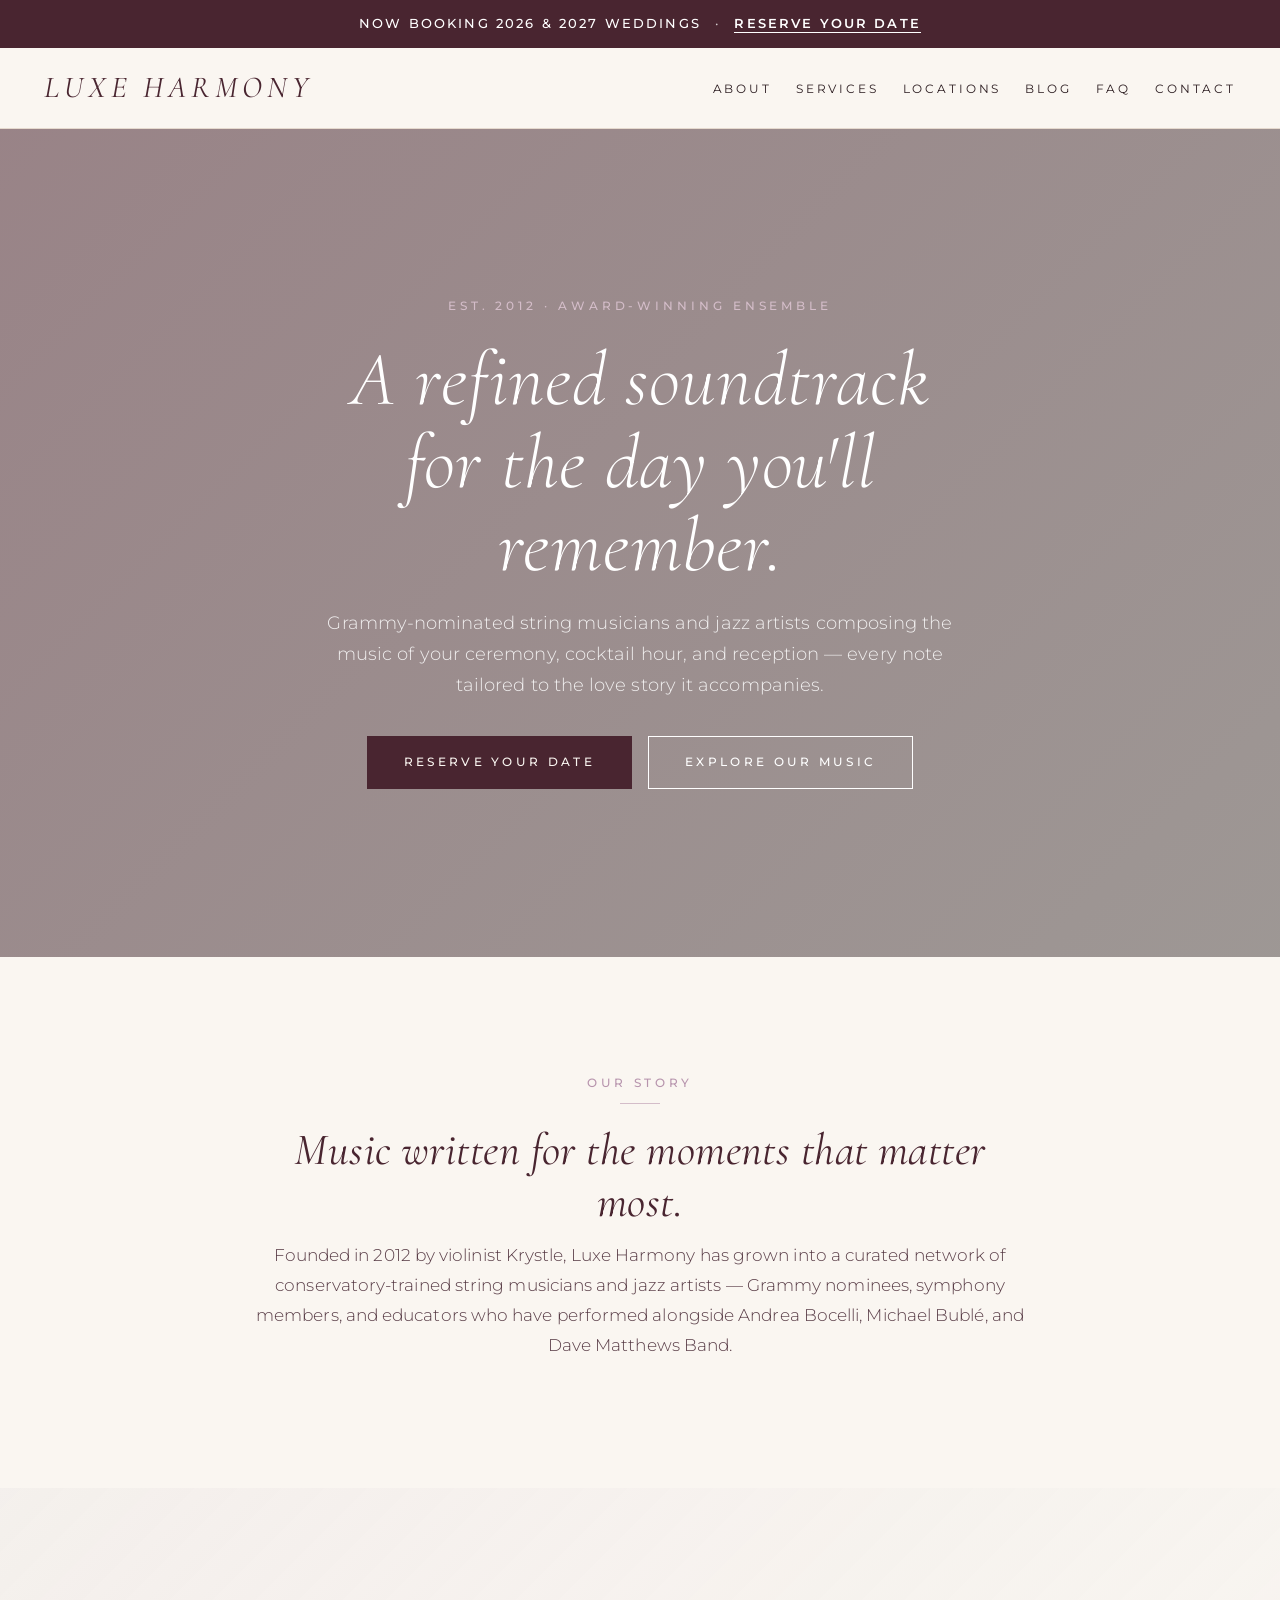
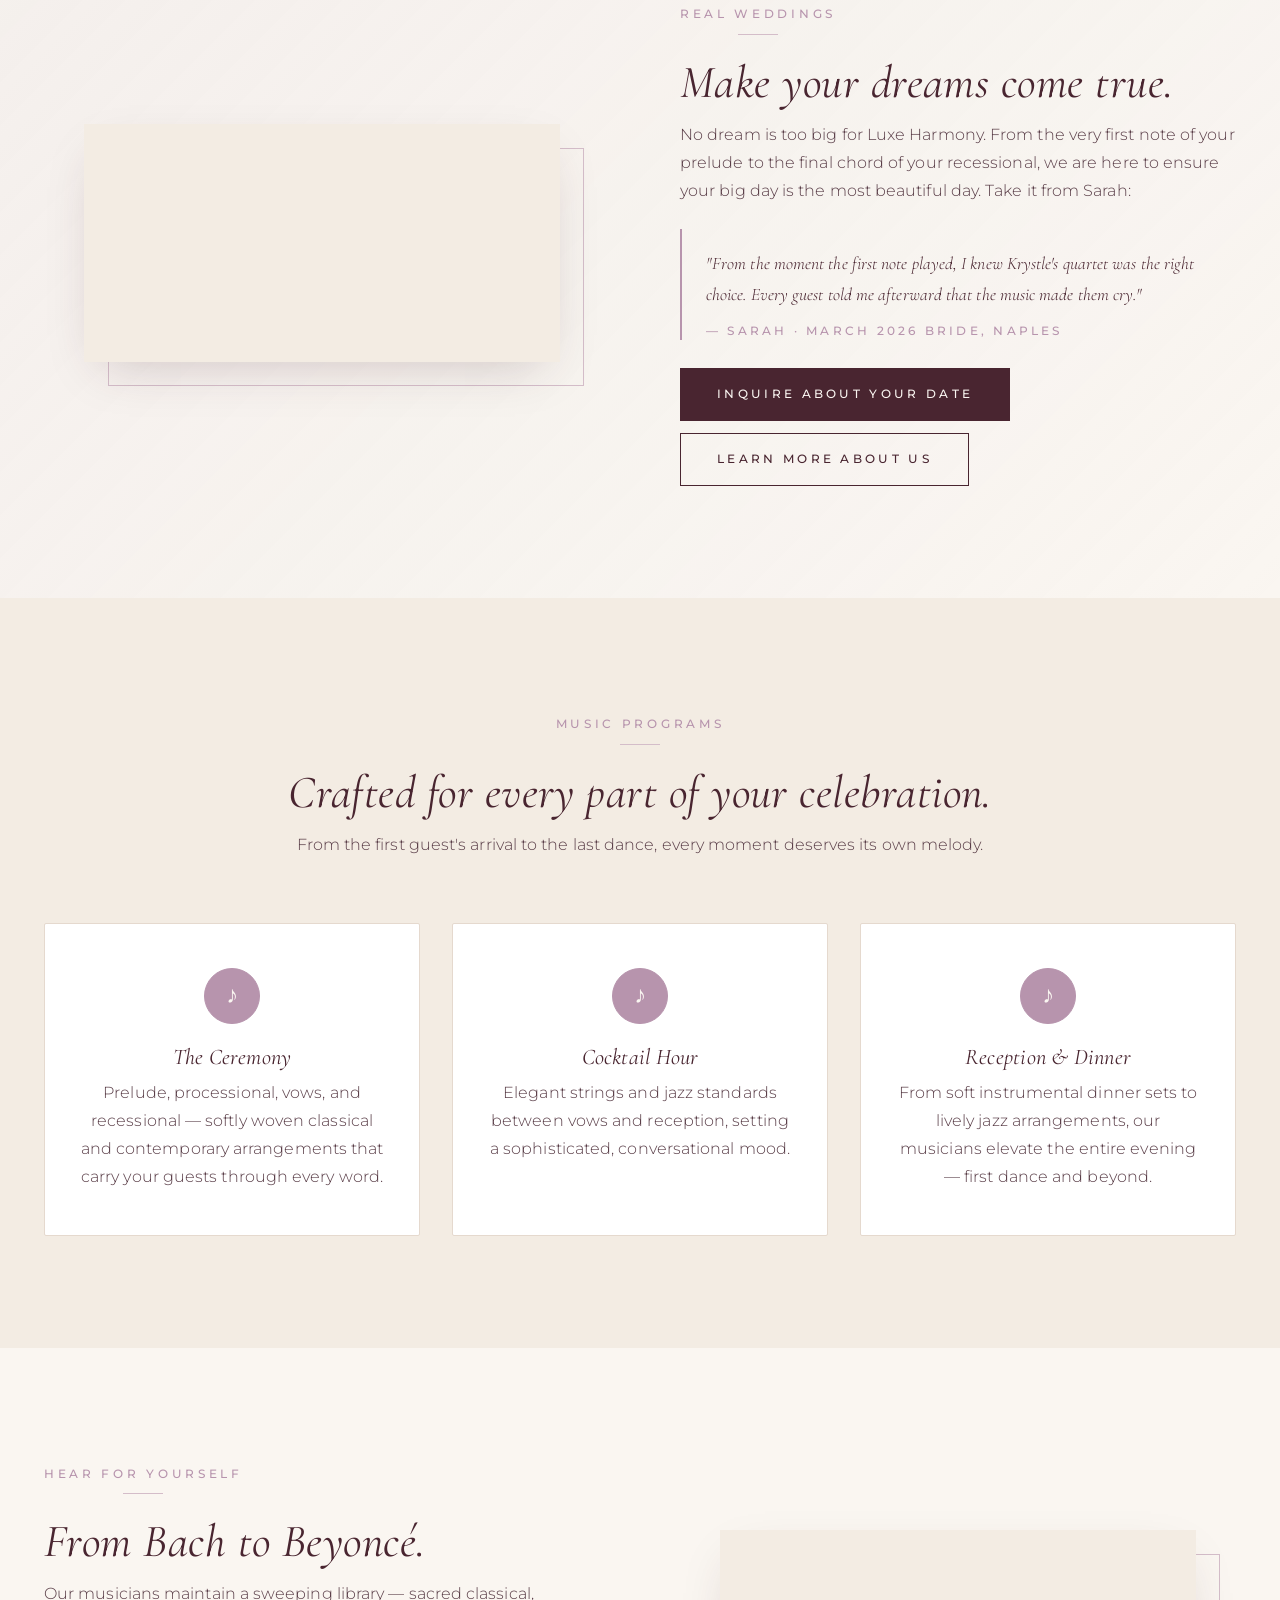
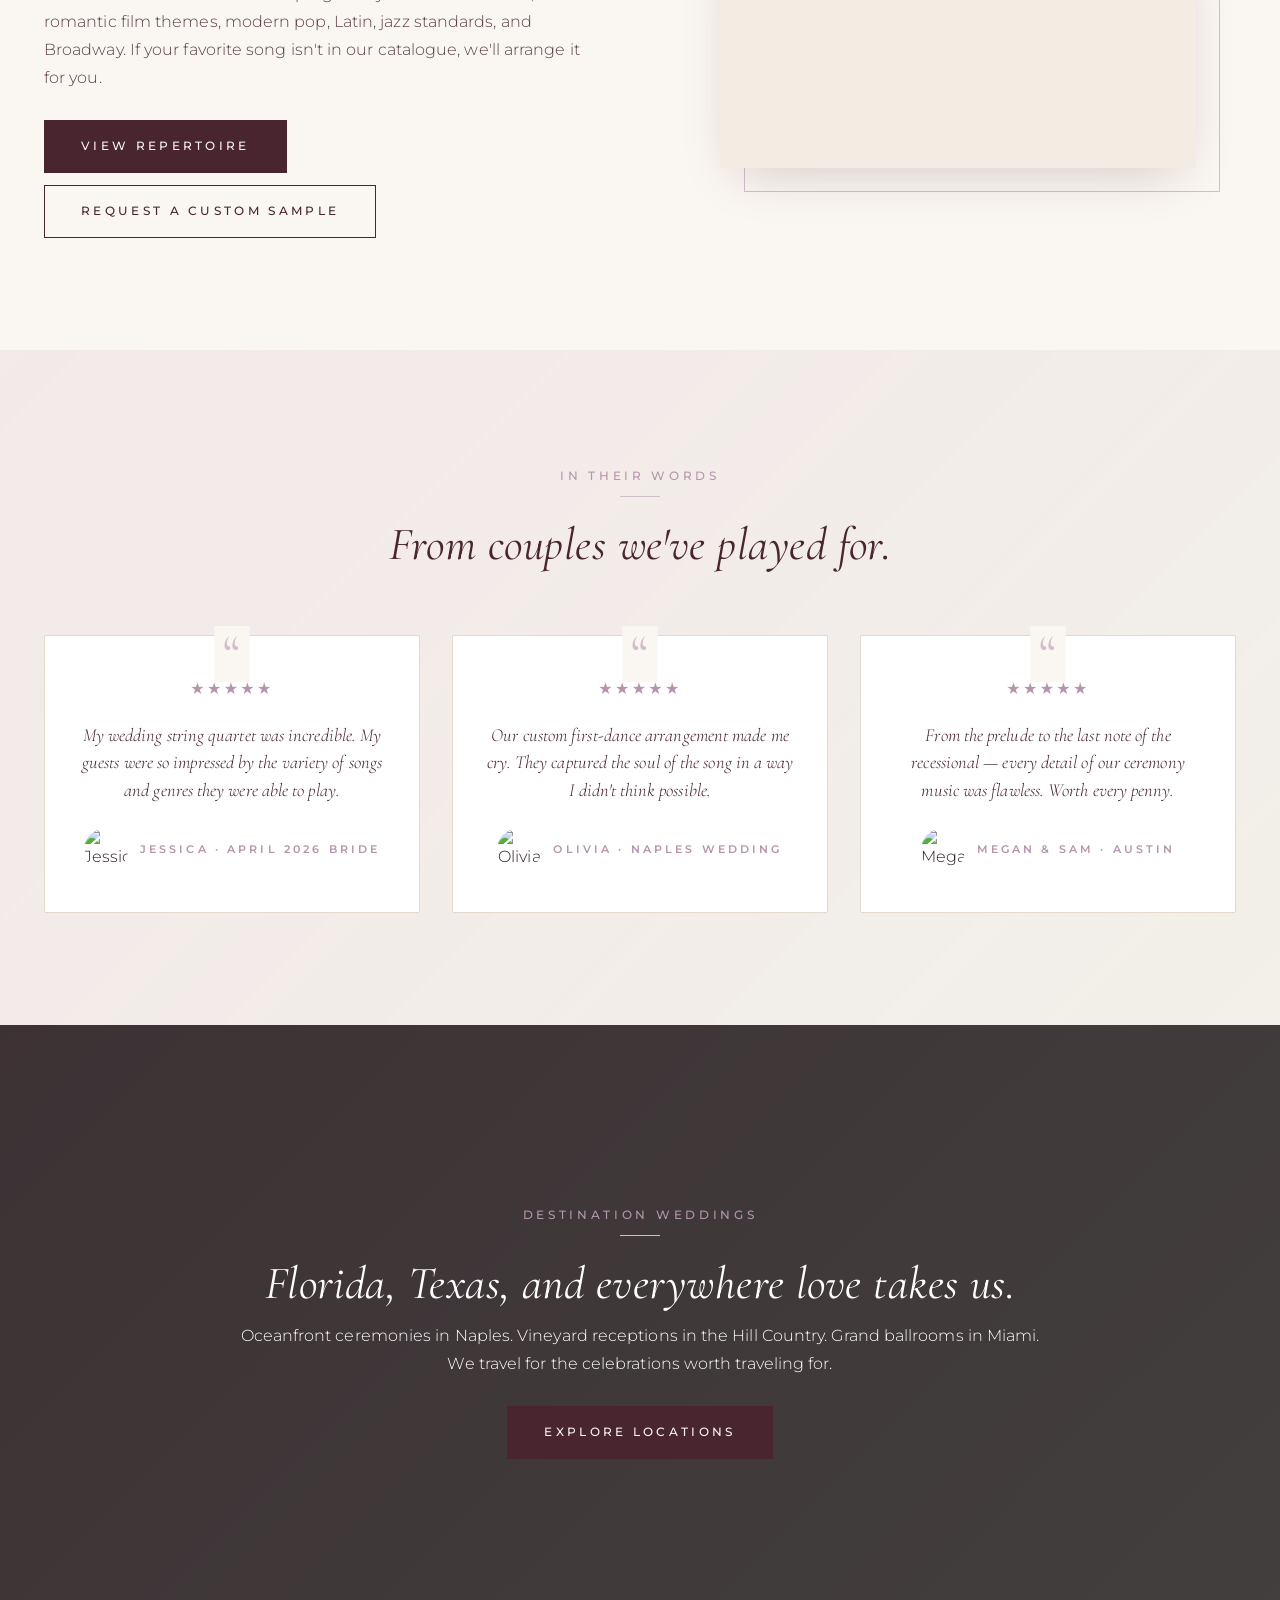
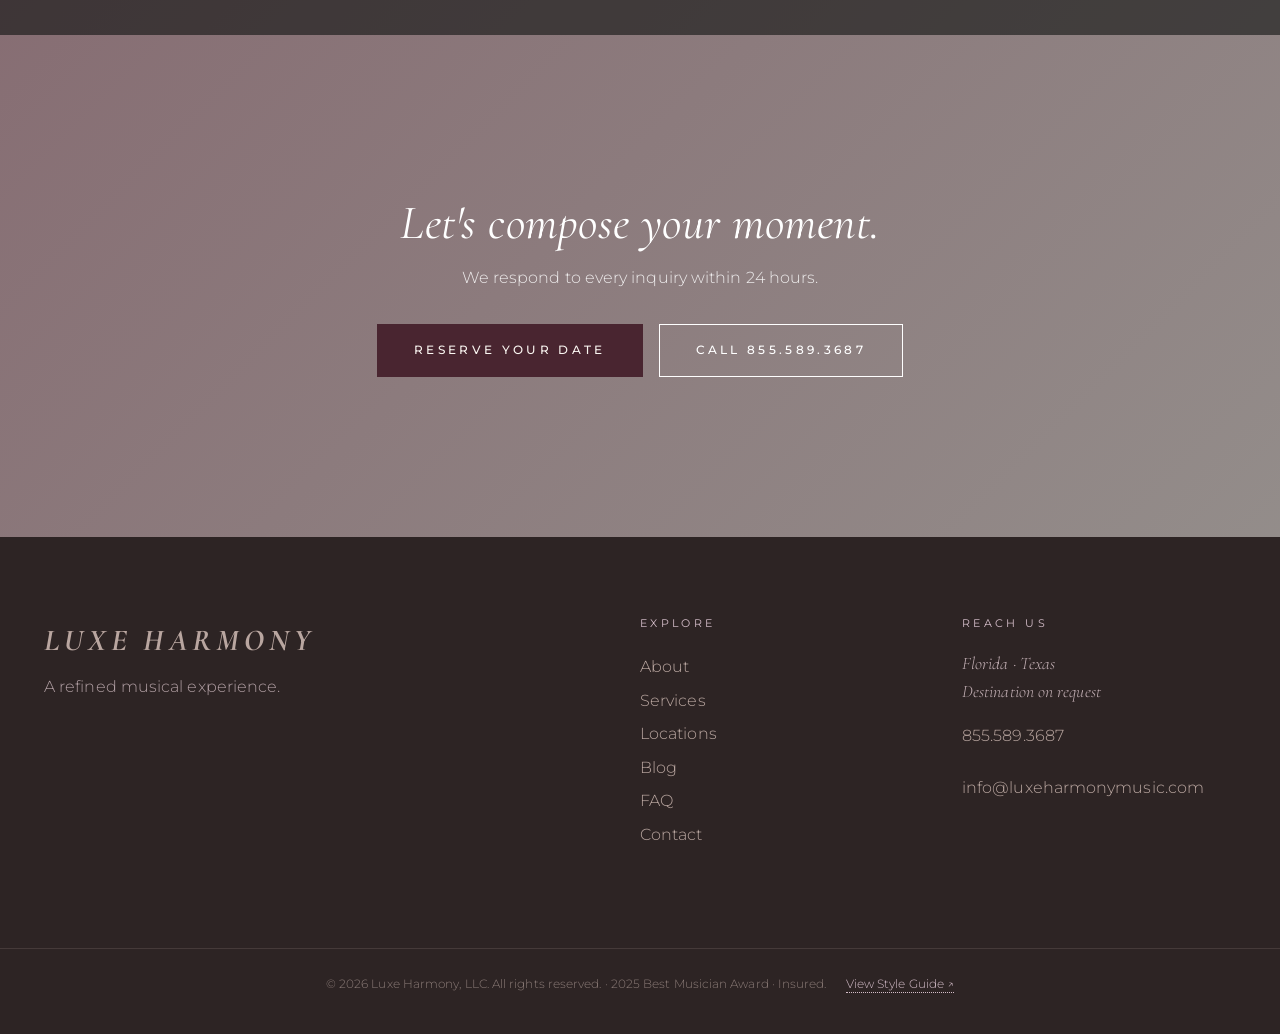
==== index.html @ cb224f28 "Initial commit" ====
<!DOCTYPE html>
<html lang="en">
<head>
<meta charset="UTF-8" />
<meta name="viewport" content="width=device-width, initial-scale=1.0" />
<title>Luxe Harmony · A Refined Musical Experience</title>
<meta name="description" content="Luxe Harmony — luxury wedding violinists, string quartets, and jazz musicians for weddings and special events across Florida and Texas." />
<link rel="preconnect" href="https://fonts.googleapis.com">
<link rel="preconnect" href="https://fonts.gstatic.com" crossorigin>
<link href="https://fonts.googleapis.com/css2?family=Cormorant+Garamond:ital,wght@0,400;0,500;0,600;1,400;1,500&family=Montserrat:wght@300;400;500;600&display=swap" rel="stylesheet">
<link rel="stylesheet" href="./style.css">
<link rel="stylesheet" href="./style-luxeharmony.css">
</head>
<body>

<aside class="announcement-bar" role="region" aria-label="Site announcement">
  <div class="container announcement-bar__inner">
    <p class="announcement-bar__text">Now booking 2026 &amp; 2027 weddings</p>
    <a class="announcement-bar__link" href="contact.html">Reserve your date</a>
  </div>
</aside>

<a href="#main-content" class="skip-link">Skip to main content</a>

<header class="site-header" id="site-header" role="banner">
  <div class="container site-header__inner">
    <a href="index.html" class="site-header__logo" aria-label="Luxe Harmony"><span class="site-header__logo-text">Luxe Harmony</span></a>
    <nav class="site-header__nav" aria-label="Primary">
      <ul class="site-header__nav-list" role="list">
        <li class="site-header__nav-item"><a class="site-header__nav-link" href="about.html">About</a></li>
        <li class="site-header__nav-item"><a class="site-header__nav-link" href="services.html">Services</a></li>
        <li class="site-header__nav-item"><a class="site-header__nav-link" href="locations.html">Locations</a></li>
        <li class="site-header__nav-item"><a class="site-header__nav-link" href="blog.html">Blog</a></li>
        <li class="site-header__nav-item"><a class="site-header__nav-link" href="faq.html">FAQ</a></li>
        <li class="site-header__nav-item"><a class="site-header__nav-link" href="contact.html">Contact</a></li>
      </ul>
    </nav>
    <button class="site-header__toggle" id="mobile-nav-toggle" aria-label="Toggle navigation" aria-expanded="false" aria-controls="mobile-nav"><span></span><span></span><span></span></button>
  </div>
</header>

<main id="main-content" tabindex="-1">

  <!-- HERO -->
  <section class="section-hero section-hero--home-page" style="background-image:url('https://images.unsplash.com/photo-1519741497674-611481863552?auto=format&fit=crop&w=1920&q=80');">
    <div class="section-hero__overlay" aria-hidden="true"></div>
    <div class="container section-hero__inner">
      <span class="section-hero__preheader">Est. 2012 · Award-Winning Ensemble</span>
      <h1 class="section-hero__header">A refined soundtrack for the day you'll remember.</h1>
      <p class="section-hero__subheader">Grammy-nominated string musicians and jazz artists composing the music of your ceremony, cocktail hour, and reception — every note tailored to the love story it accompanies.</p>
      <div class="section-hero__actions">
        <a href="contact.html" class="btn btn--primary">Reserve Your Date</a>
        <a href="services.html" class="btn btn--secondary">Explore Our Music</a>
      </div>
    </div>
  </section>

  <!-- INTRO -->
  <section class="section-intro-text section-intro-text--centered">
    <div class="container section-intro-text__inner">
      <span class="section-intro-text__preheader">Our Story</span>
      <h2 class="section-intro-text__header">Music written for the moments that matter most.</h2>
      <div class="section-intro-text__content"><p>Founded in 2012 by violinist Krystle, Luxe Harmony has grown into a curated network of conservatory-trained string musicians and jazz artists — Grammy nominees, symphony members, and educators who have performed alongside Andrea Bocelli, Michael Bublé, and Dave Matthews Band.</p></div>
    </div>
  </section>

  <!-- TESTIMONIAL CONTENT-BLOCK with video -->
  <section class="section-content-block section-content-block--image-left section-content-block--testimonial">
    <div class="container section-content-block__inner">
      <div class="section-content-block__text">
        <span class="section-content-block__preheader">Real Weddings</span>
        <h2 class="section-content-block__header">Make your dreams come true.</h2>
        <div class="section-content-block__content">
          <p>No dream is too big for Luxe Harmony. From the very first note of your prelude to the final chord of your recessional, we are here to ensure your big day is the most beautiful day. Take it from Sarah:</p>
          <blockquote class="section-content-block__quote">
            <p>"From the moment the first note played, I knew Krystle's quartet was the right choice. Every guest told me afterward that the music made them cry."</p>
            <cite>— Sarah · March 2026 Bride, Naples</cite>
          </blockquote>
        </div>
        <div class="section-content-block__actions">
          <a href="contact.html" class="btn btn--primary">Inquire About Your Date</a>
          <a href="about.html" class="btn btn--secondary">Learn More About Us</a>
        </div>
      </div>
      <figure class="section-content-block__media">
        <video src="./videos/12600192_1920_1080_25fps.mp4" autoplay muted loop playsinline poster="https://images.unsplash.com/photo-1525373698358-041e3a460346?auto=format&fit=crop&w=900&q=80" aria-label="Wedding ceremony performance"></video>
      </figure>
    </div>
  </section>

  <!-- 3 MUSIC PROGRAMS -->
  <section class="section-feature-grid">
    <div class="container section-feature-grid__inner">
      <header class="section-feature-grid__intro">
        <span class="section-feature-grid__preheader">Music Programs</span>
        <h2 class="section-feature-grid__header">Crafted for every part of your celebration.</h2>
        <div class="section-feature-grid__content"><p>From the first guest's arrival to the last dance, every moment deserves its own melody.</p></div>
      </header>
      <ul class="section-feature-grid__list" role="list">
        <li class="section-feature-grid__item">
          <span class="section-feature-grid__icon" aria-hidden="true"></span>
          <h3 class="section-feature-grid__item-title">The Ceremony</h3>
          <p class="section-feature-grid__item-description">Prelude, processional, vows, and recessional — softly woven classical and contemporary arrangements that carry your guests through every word.</p>
        </li>
        <li class="section-feature-grid__item">
          <span class="section-feature-grid__icon" aria-hidden="true"></span>
          <h3 class="section-feature-grid__item-title">Cocktail Hour</h3>
          <p class="section-feature-grid__item-description">Elegant strings and jazz standards between vows and reception, setting a sophisticated, conversational mood.</p>
        </li>
        <li class="section-feature-grid__item">
          <span class="section-feature-grid__icon" aria-hidden="true"></span>
          <h3 class="section-feature-grid__item-title">Reception &amp; Dinner</h3>
          <p class="section-feature-grid__item-description">From soft instrumental dinner sets to lively jazz arrangements, our musicians elevate the entire evening — first dance and beyond.</p>
        </li>
      </ul>
    </div>
  </section>

  <!-- REPERTOIRE CONTENT-BLOCK with video -->
  <section class="section-content-block section-content-block--image-right">
    <div class="container section-content-block__inner">
      <div class="section-content-block__text">
        <span class="section-content-block__preheader">Hear For Yourself</span>
        <h2 class="section-content-block__header">From Bach to Beyoncé.</h2>
        <div class="section-content-block__content"><p>Our musicians maintain a sweeping library — sacred classical, romantic film themes, modern pop, Latin, jazz standards, and Broadway. If your favorite song isn't in our catalogue, we'll arrange it for you.</p></div>
        <div class="section-content-block__actions">
          <a href="services.html" class="btn btn--primary">View Repertoire</a>
          <a href="contact.html" class="btn btn--secondary">Request a Custom Sample</a>
        </div>
      </div>
      <figure class="section-content-block__media">
        <video src="./videos/7095066-uhd_4096_2160_25fps.mp4" autoplay muted loop playsinline poster="https://images.unsplash.com/photo-1465495976277-4387d4b0b4c6?auto=format&fit=crop&w=900&q=80" aria-label="String quartet performing"></video>
      </figure>
    </div>
  </section>

  <!-- TESTIMONIALS -->
  <section class="section-testimonials-grid">
    <div class="container section-testimonials-grid__inner">
      <header class="section-testimonials-grid__intro">
        <span class="section-testimonials-grid__preheader">In their words</span>
        <h2 class="section-testimonials-grid__header">From couples we've played for.</h2>
      </header>
      <ul class="section-testimonials-grid__list" role="list">
        <li class="section-testimonials-grid__item">
          <span class="section-testimonials-grid__rating" aria-label="5 of 5 stars">★★★★★</span>
          <blockquote class="section-testimonials-grid__quote">My wedding string quartet was incredible. My guests were so impressed by the variety of songs and genres they were able to play.</blockquote>
          <div class="section-testimonials-grid__attribution">
            <img class="section-testimonials-grid__photo" src="https://images.unsplash.com/photo-1494790108377-be9c29b29330?auto=format&fit=crop&w=150&q=80" alt="Jessica" loading="lazy">
            <cite class="section-testimonials-grid__name">Jessica · April 2026 Bride</cite>
          </div>
        </li>
        <li class="section-testimonials-grid__item">
          <span class="section-testimonials-grid__rating" aria-label="5 of 5 stars">★★★★★</span>
          <blockquote class="section-testimonials-grid__quote">Our custom first-dance arrangement made me cry. They captured the soul of the song in a way I didn't think possible.</blockquote>
          <div class="section-testimonials-grid__attribution">
            <img class="section-testimonials-grid__photo" src="https://images.unsplash.com/photo-1438761681033-6461ffad8d80?auto=format&fit=crop&w=150&q=80" alt="Olivia" loading="lazy">
            <cite class="section-testimonials-grid__name">Olivia · Naples Wedding</cite>
          </div>
        </li>
        <li class="section-testimonials-grid__item">
          <span class="section-testimonials-grid__rating" aria-label="5 of 5 stars">★★★★★</span>
          <blockquote class="section-testimonials-grid__quote">From the prelude to the last note of the recessional — every detail of our ceremony music was flawless. Worth every penny.</blockquote>
          <div class="section-testimonials-grid__attribution">
            <img class="section-testimonials-grid__photo" src="https://images.unsplash.com/photo-1488426862026-3ee34a7d66df?auto=format&fit=crop&w=150&q=80" alt="Megan" loading="lazy">
            <cite class="section-testimonials-grid__name">Megan &amp; Sam · Austin</cite>
          </div>
        </li>
      </ul>
    </div>
  </section>

  <!-- DESTINATION CONTENT-BLOCK -->
  <section class="section-content-block section-content-block--image-bg" style="background-image:url('https://images.unsplash.com/photo-1606216794074-735e91aa2c92?auto=format&fit=crop&w=1920&q=80');">
    <div class="section-content-block__overlay" aria-hidden="true"></div>
    <div class="container section-content-block__inner">
      <div class="section-content-block__text">
        <span class="section-content-block__preheader">Destination Weddings</span>
        <h2 class="section-content-block__header">Florida, Texas, and everywhere love takes us.</h2>
        <div class="section-content-block__content"><p>Oceanfront ceremonies in Naples. Vineyard receptions in the Hill Country. Grand ballrooms in Miami. We travel for the celebrations worth traveling for.</p></div>
        <div class="section-content-block__actions">
          <a href="locations.html" class="btn btn--primary">Explore Locations</a>
        </div>
      </div>
    </div>
  </section>

  <!-- FINAL CTA -->
  <section class="section-cta-band section-cta-band--bg" style="background-image:url('https://images.unsplash.com/photo-1465847899084-d164df4dedc6?auto=format&fit=crop&w=1920&q=80');">
    <div class="section-cta-band__overlay" aria-hidden="true"></div>
    <div class="container section-cta-band__inner">
      <div class="section-cta-band__text">
        <h2 class="section-cta-band__header">Let's compose your moment.</h2>
        <p class="section-cta-band__subheader">We respond to every inquiry within 24 hours.</p>
        <div class="section-cta-band__actions">
          <a href="contact.html" class="btn btn--primary">Reserve Your Date</a>
          <a href="tel:8555893687" class="btn btn--secondary">Call 855.589.3687</a>
        </div>
      </div>
    </div>
  </section>

</main>

<footer class="site-footer" role="contentinfo">
  <div class="container site-footer__inner">
    <div class="site-footer__brand">
      <a href="index.html" class="site-footer__logo">Luxe Harmony</a>
      <p class="site-footer__tagline">A refined musical experience.</p>
    </div>
    <nav class="site-footer__nav" aria-label="Footer">
      <h4 class="site-footer__heading">Explore</h4>
      <ul role="list">
        <li><a href="about.html">About</a></li>
        <li><a href="services.html">Services</a></li>
        <li><a href="locations.html">Locations</a></li>
        <li><a href="blog.html">Blog</a></li>
        <li><a href="faq.html">FAQ</a></li>
        <li><a href="contact.html">Contact</a></li>
      </ul>
    </nav>
    <div class="site-footer__contact">
      <h4 class="site-footer__heading">Reach Us</h4>
      <address class="site-footer__address">Florida · Texas<br/>Destination on request</address>
      <p><a href="tel:8555893687">855.589.3687</a></p>
      <p><a href="mailto:info@luxeharmonymusic.com">info@luxeharmonymusic.com</a></p>
    </div>
  </div>
  <div class="site-footer__bottom">
    <div class="container"><p>&copy; 2026 Luxe Harmony, LLC. All rights reserved. · 2025 Best Musician Award · Insured. <a href="style-guide.html" style="margin-left:1rem; color: var(--mauve-light); border-bottom: 1px dotted var(--mauve-light); padding-bottom: 1px;">View Style Guide ↗</a></p></div>
  </div>
</footer>

<script src="./site.js" defer></script>
<script src="./site-luxeharmony.js" defer></script>
</body>
</html>
---- style.css ----
/* ============================================================
   Generic-v2 — Default styles
   Vanilla CSS, BEM-named. Themes inherit these defaults and
   override what they need. Minimum viable look-and-feel.
   ============================================================ */

/* ─── Tokens ─────────────────────────────────────────────── */
:root {
  --primary:    #1a1a1a;
  --secondary:  #c5a059;
  --accent:     #f7f7f5;
  --accent-2:   #ffffff;
  --text:       #2d2d2d;
  --text-muted: #666;
  --border:     #e5e5e5;

  --container-max: 1200px;
  --section-pad:   5rem;
  --gap:           1.5rem;
  --radius:        4px;

  --font-display: 'Playfair Display', Georgia, serif;
  --font-body:    'Inter', system-ui, -apple-system, sans-serif;
}

/* ─── Reset / Base ───────────────────────────────────────── */
*, *::before, *::after { box-sizing: border-box; }

html { scroll-behavior: smooth; }

body {
  margin: 0;
  font-family: var(--font-body);
  font-size: 16px;
  line-height: 1.6;
  color: var(--text);
  background: var(--accent-2);
}

img { max-width: 100%; height: auto; display: block; }

h1, h2, h3, h4, h5, h6 {
  font-family: var(--font-display);
  font-weight: 600;
  margin: 0 0 .75rem;
  line-height: 1.2;
  color: var(--primary);
}
h1 { font-size: clamp(2.25rem, 4vw, 3.5rem); }
h2 { font-size: clamp(1.75rem, 3vw, 2.5rem); }
h3 { font-size: 1.25rem; }
h4 { font-size: 1rem; }

p { margin: 0 0 1rem; }
a { color: var(--primary); text-decoration: none; }
a:hover { color: var(--secondary); }

ul, ol { margin: 0; padding: 0; list-style: none; }

button { font: inherit; cursor: pointer; background: none; border: 0; color: inherit; padding: 0; }

/* ─── Utilities ──────────────────────────────────────────── */
.container { max-width: var(--container-max); margin: 0 auto; padding: 0 1.5rem; }

.skip-link {
  position: absolute; left: -9999px; top: 0; padding: .75rem 1rem;
  background: var(--primary); color: #fff; z-index: 9999;
}
.skip-link:focus { left: 0; }

.btn {
  display: inline-block;
  padding: .85rem 1.75rem;
  font-size: .875rem;
  font-weight: 600;
  letter-spacing: .05em;
  text-transform: uppercase;
  text-decoration: none;
  border-radius: var(--radius);
  transition: background .2s, color .2s, border-color .2s;
  cursor: pointer;
  border: 1px solid transparent;
}
.btn--primary   { background: var(--primary);   color: #fff; }
.btn--primary:hover   { background: var(--secondary); color: #fff; }
.btn--secondary { background: transparent; color: var(--primary); border-color: var(--primary); }
.btn--secondary:hover { background: var(--primary); color: #fff; }

.d-none { display: none !important; }

/* ─── Forms ──────────────────────────────────────────────── */
.form-row { display: grid; grid-template-columns: 1fr 1fr; gap: var(--gap); margin-bottom: var(--gap); }
.form-row > .form-group--full { grid-column: 1 / -1; }
.form-group label { display: block; font-size: .875rem; font-weight: 600; margin-bottom: .35rem; }
.form-group input, .form-group select, .form-group textarea {
  width: 100%; padding: .75rem; border: 1px solid var(--border);
  border-radius: var(--radius); font: inherit; background: #fff;
}
.form-group input:focus, .form-group select:focus, .form-group textarea:focus {
  outline: 2px solid var(--secondary); outline-offset: 2px;
}
@media (max-width: 640px) {
  .form-row { grid-template-columns: 1fr; }
}

/* ─── Chrome: announcement, header, footer ──────────────── */
.announcement-bar { background: var(--primary); color: #fff; font-size: .875rem; }
.announcement-bar__inner { display: flex; gap: 1rem; justify-content: center; align-items: center; padding: .5rem 0; flex-wrap: wrap; }
.announcement-bar__text { margin: 0; }
.announcement-bar__link { color: var(--secondary); text-decoration: underline; }

.site-header { position: sticky; top: 0; background: rgba(255,255,255,.95); backdrop-filter: blur(8px); border-bottom: 1px solid var(--border); z-index: 100; }
.site-header__inner { display: flex; align-items: center; justify-content: space-between; gap: 2rem; padding: 1rem 1.5rem; max-width: var(--container-max); margin: 0 auto; }
.site-header__logo { font-family: var(--font-display); font-size: 1.5rem; font-weight: 700; color: var(--primary); }
.site-header__logo img { height: 2.5rem; width: auto; }
.site-header__nav-list { display: flex; gap: 1.5rem; align-items: center; }
.site-header__nav-link { font-size: .875rem; font-weight: 500; text-transform: uppercase; letter-spacing: .05em; }
.site-header__submenu { display: none; position: absolute; background: #fff; border: 1px solid var(--border); padding: .5rem 0; min-width: 180px; }
.site-header__nav-item:hover .site-header__submenu { display: block; }
.site-header__submenu li a { display: block; padding: .5rem 1rem; }
.site-header__toggle { display: none; flex-direction: column; gap: 4px; padding: .5rem; }
.site-header__toggle span { display: block; width: 22px; height: 2px; background: var(--primary); }

.mobile-nav { display: none; position: fixed; inset: 4rem 0 0 0; background: var(--accent-2); padding: 2rem; z-index: 99; }
.mobile-nav.is-open { display: block; }
.mobile-nav__list { display: flex; flex-direction: column; gap: 1.25rem; }
.mobile-nav__link { font-size: 1.25rem; font-weight: 500; text-transform: uppercase; }

@media (max-width: 768px) {
  .site-header__nav { display: none; }
  .site-header__toggle { display: flex; }
}

.site-footer { background: var(--primary); color: #fff; padding: 4rem 0 0; margin-top: var(--section-pad); }
.site-footer__inner { display: grid; grid-template-columns: 2fr 1fr 1fr; gap: 3rem; padding-bottom: 3rem; }
.site-footer__logo { font-family: var(--font-display); font-size: 1.75rem; font-weight: 700; color: #fff; }
.site-footer__tagline { color: rgba(255,255,255,.7); margin-top: .5rem; max-width: 32ch; }
.site-footer__heading { color: var(--secondary); text-transform: uppercase; font-size: .8rem; letter-spacing: .1em; margin-bottom: 1rem; }
.site-footer__nav a, .site-footer__contact a { color: rgba(255,255,255,.85); display: block; padding: .25rem 0; }
.site-footer__nav a:hover, .site-footer__contact a:hover { color: var(--secondary); }
.site-footer__address { font-style: normal; color: rgba(255,255,255,.85); margin: 0 0 .75rem; }
.site-footer__bottom { border-top: 1px solid rgba(255,255,255,.1); padding: 1.5rem 0; font-size: .875rem; color: rgba(255,255,255,.6); }
@media (max-width: 768px) {
  .site-footer__inner { grid-template-columns: 1fr; gap: 2rem; }
}

/* ─── Shared: section intro patterns ─────────────────────── */
[class*="__preheader"] {
  display: inline-block;
  font-size: .75rem;
  font-weight: 600;
  text-transform: uppercase;
  letter-spacing: .15em;
  color: var(--secondary);
  margin-bottom: .75rem;
}

/* ─── Section: hero ──────────────────────────────────────── */
.section-hero { position: relative; background-size: cover; background-position: center; color: #fff; overflow: hidden; }
.section-hero--home-page  { min-height: 90vh; display: flex; align-items: center; }
.section-hero--inner-page { min-height: 50vh; display: flex; align-items: center; }
.section-hero__overlay { position: absolute; inset: 0; background: rgba(0,0,0,.45); }
.section-hero__inner { position: relative; padding: 6rem 1.5rem; text-align: center; max-width: 900px; margin: 0 auto; }
.section-hero__preheader { color: #fff; }
.section-hero__header { color: #fff; margin-bottom: 1rem; }
.section-hero__subheader { font-size: 1.25rem; opacity: .9; max-width: 60ch; margin: 0 auto 2rem; }
.section-hero__actions { display: flex; gap: 1rem; justify-content: center; flex-wrap: wrap; }
.section-hero__actions .btn--secondary { color: #fff; border-color: #fff; }
.section-hero__actions .btn--secondary:hover { background: #fff; color: var(--primary); }

/* ─── Section: intro_text ────────────────────────────────── */
.section-intro-text { padding: var(--section-pad) 0; }
.section-intro-text__inner { max-width: 820px; }
.section-intro-text--centered .section-intro-text__inner,
.section-intro-text--quote    .section-intro-text__inner,
.section-intro-text--with-cite .section-intro-text__inner { margin-inline: auto; text-align: center; }
.section-intro-text__quote { font-family: var(--font-display); font-size: 1.875rem; font-style: italic; line-height: 1.4; margin: 0; }
.section-intro-text__subheader { color: var(--text-muted); margin-top: 1rem; }
.section-intro-text__content { font-size: 1.0625rem; }

/* ─── Section: content_block ─────────────────────────────── */
.section-content-block { padding: var(--section-pad) 0; position: relative; }
.section-content-block__inner { display: grid; grid-template-columns: 1fr 1fr; gap: 4rem; align-items: center; }
.section-content-block--no-image .section-content-block__inner,
.section-content-block--solid-color .section-content-block__inner,
.section-content-block--image-bg .section-content-block__inner { grid-template-columns: 1fr; max-width: 800px; margin: 0 auto; text-align: center; }
.section-content-block--image-right .section-content-block__media { order: 2; }
.section-content-block--image-bg { color: #fff; background-size: cover; background-position: center; }
.section-content-block--image-bg .section-content-block__overlay { position: absolute; inset: 0; background: rgba(0,0,0,.55); z-index: 0; }
.section-content-block--image-bg .section-content-block__inner { position: relative; z-index: 1; padding: 6rem 0; }
.section-content-block--image-bg [class*="__header"], .section-content-block--image-bg [class*="__content"] { color: #fff; }
.section-content-block--solid-color { background: var(--accent); }
.section-content-block__media img { border-radius: var(--radius); }
.section-content-block__checklist { margin: 1.5rem 0; }
.section-content-block__checklist-item { padding-left: 1.75rem; position: relative; margin-bottom: .5rem; }
.section-content-block__checklist-item::before { content: '✓'; position: absolute; left: 0; color: var(--secondary); font-weight: 700; }
.section-content-block__actions { margin-top: 1.5rem; display: flex; gap: 1rem; flex-wrap: wrap; }
@media (max-width: 768px) {
  .section-content-block__inner { grid-template-columns: 1fr !important; gap: 2rem; }
  .section-content-block--image-right .section-content-block__media { order: 0; }
}

/* ─── Section: feature_grid ──────────────────────────────── */
.section-feature-grid { padding: var(--section-pad) 0; }
.section-feature-grid__intro { text-align: center; max-width: 720px; margin: 0 auto 3rem; }
.section-feature-grid__list { display: grid; grid-template-columns: repeat(3, 1fr); gap: 2rem; }
.section-feature-grid__item { padding: 2rem; background: var(--accent); border-radius: var(--radius); }
.section-feature-grid__icon { display: inline-block; width: 48px; height: 48px; background: var(--secondary); border-radius: 50%; margin-bottom: 1rem; }
.section-feature-grid__item-title { font-size: 1.125rem; }
.section-feature-grid__item-description { color: var(--text-muted); margin: 0; }
@media (max-width: 768px) { .section-feature-grid__list { grid-template-columns: 1fr; } }

/* ─── Section: stats_bar ─────────────────────────────────── */
.section-stats-bar { padding: 3rem 0; background: var(--accent); }
.section-stats-bar__list { display: grid; grid-template-columns: repeat(auto-fit, minmax(150px, 1fr)); gap: 2rem; text-align: center; }
.section-stats-bar__value { display: block; font-family: var(--font-display); font-size: 2.5rem; font-weight: 700; color: var(--primary); }
.section-stats-bar__label { display: block; font-size: .875rem; color: var(--text-muted); text-transform: uppercase; letter-spacing: .1em; margin-top: .25rem; }

/* ─── Section: card_grid ─────────────────────────────────── */
.section-card-grid { padding: var(--section-pad) 0; }
.section-card-grid__intro { text-align: center; max-width: 720px; margin: 0 auto 3rem; }
.section-card-grid__list { display: grid; grid-template-columns: repeat(3, 1fr); gap: 2rem; }
.section-card-grid__card { background: #fff; border: 1px solid var(--border); border-radius: var(--radius); overflow: hidden; transition: transform .2s, box-shadow .2s; }
.section-card-grid__card:hover { transform: translateY(-4px); box-shadow: 0 10px 30px rgba(0,0,0,.08); }
.section-card-grid--text-only .section-card-grid__card { padding: 2rem; }
.section-card-grid__media img { width: 100%; aspect-ratio: 3/2; object-fit: cover; }
.section-card-grid__body { padding: 1.5rem; }
.section-card-grid--text-only .section-card-grid__body { padding: 0; }
.section-card-grid__cta { font-size: .875rem; font-weight: 600; color: var(--secondary); }
@media (max-width: 768px) { .section-card-grid__list { grid-template-columns: 1fr; } }

/* ─── Section: process_grid ──────────────────────────────── */
.section-process-grid { padding: var(--section-pad) 0; }
.section-process-grid__intro { text-align: center; max-width: 720px; margin: 0 auto 3rem; }
.section-process-grid__list { display: grid; grid-template-columns: repeat(4, 1fr); gap: 2rem; counter-reset: step; }
.section-process-grid__step { padding: 2rem; }
.section-process-grid__number { display: block; font-family: var(--font-display); font-size: 2.5rem; color: var(--secondary); font-weight: 700; margin-bottom: .5rem; }
.section-process-grid__step-title { font-size: 1.125rem; }
@media (max-width: 768px) { .section-process-grid__list { grid-template-columns: 1fr; } }

/* ─── Section: image_display ─────────────────────────────── */
.section-image-display { padding: var(--section-pad) 0; }
.section-image-display__intro { text-align: center; max-width: 720px; margin: 0 auto 3rem; }
.section-image-display__list { display: grid; gap: 1rem; }
.section-image-display--2-col .section-image-display__list { grid-template-columns: repeat(2, 1fr); }
.section-image-display--2x2 .section-image-display__list { grid-template-columns: repeat(2, 1fr); grid-template-rows: repeat(2, 1fr); }
.section-image-display--4-up .section-image-display__list { grid-template-columns: repeat(4, 1fr); }
.section-image-display--logo-grid .section-image-display__list { grid-template-columns: repeat(4, 1fr); align-items: center; }
.section-image-display--logo-grid img { width: auto; max-height: 60px; opacity: .65; transition: opacity .2s; margin: 0 auto; }
.section-image-display--logo-grid img:hover { opacity: 1; }
.section-image-display__item img { width: 100%; aspect-ratio: 1; object-fit: cover; border-radius: var(--radius); }
.section-image-display--2-col .section-image-display__item img { aspect-ratio: 3/2; }
.section-image-display__caption { font-size: .8rem; color: var(--text-muted); text-align: center; margin: .5rem 0 0; }
@media (max-width: 768px) {
  .section-image-display--2x2 .section-image-display__list,
  .section-image-display--4-up .section-image-display__list,
  .section-image-display--logo-grid .section-image-display__list { grid-template-columns: repeat(2, 1fr); }
  .section-image-display--2-col .section-image-display__list { grid-template-columns: 1fr; }
}

/* ─── Section: gallery ───────────────────────────────────── */
.section-gallery { padding: var(--section-pad) 0; }
.section-gallery__intro { text-align: center; max-width: 720px; margin: 0 auto 2rem; }
.section-gallery__filters { display: flex; flex-wrap: wrap; gap: .75rem; justify-content: center; margin-bottom: 2rem; }
.section-gallery__filter { padding: .5rem 1.25rem; font-size: .8rem; text-transform: uppercase; letter-spacing: .1em; border: 1px solid var(--primary); border-radius: var(--radius); background: transparent; color: var(--primary); transition: background .2s, color .2s; }
.section-gallery__filter--active { background: var(--primary); color: #fff; }
.section-gallery__grid { display: grid; grid-template-columns: repeat(3, 1fr); gap: 1rem; }
.section-gallery--masonry .section-gallery__grid { columns: 3; column-gap: 1rem; display: block; }
.section-gallery--masonry .section-gallery__item { break-inside: avoid; margin-bottom: 1rem; }
.section-gallery--preview-strip .section-gallery__grid { display: flex; overflow-x: auto; padding-bottom: 1rem; }
.section-gallery--preview-strip .section-gallery__item { flex: 0 0 360px; }
.section-gallery__item img { width: 100%; aspect-ratio: 4/3; object-fit: cover; border-radius: var(--radius); cursor: zoom-in; transition: transform .3s; }
.section-gallery__item img:hover { transform: scale(1.03); }
.section-gallery__trigger { display: block; width: 100%; padding: 0; }
.section-gallery__lightbox { display: none; position: fixed; inset: 0; width: 100vw; height: 100vh; background: rgba(0,0,0,.95); z-index: 9999; align-items: center; justify-content: center; padding: 1rem; }
.section-gallery__lightbox.is-active { display: flex; }
.section-gallery__lightbox-figure { display: flex; flex-direction: column; align-items: center; gap: 1rem; max-width: min(90vw, 1400px); max-height: 100%; margin: 0; }
.section-gallery__lightbox-figure img { max-height: 80vh; max-width: 100%; object-fit: contain; }
.section-gallery__lightbox-caption { color: #fff; font-size: .875rem; text-align: center; opacity: .9; }
.section-gallery__lightbox-caption:empty { display: none; }
.section-gallery__lightbox-close, .section-gallery__lightbox-prev, .section-gallery__lightbox-next { position: absolute; color: #fff; font-size: 2rem; padding: .5rem 1rem; }
.section-gallery__lightbox-close { top: 1rem; right: 1rem; }
.section-gallery__lightbox-prev { left: 1rem; top: 50%; transform: translateY(-50%); }
.section-gallery__lightbox-next { right: 1rem; top: 50%; transform: translateY(-50%); }
@media (max-width: 768px) { .section-gallery__grid { grid-template-columns: 1fr; } .section-gallery--masonry .section-gallery__grid { columns: 1; } }

/* ─── Section: floor_plans ───────────────────────────────── */
.section-floor-plans { padding: var(--section-pad) 0; }
.section-floor-plans__intro { text-align: center; max-width: 720px; margin: 0 auto 2rem; }
.section-floor-plans__filters { display: flex; gap: .75rem; justify-content: center; flex-wrap: wrap; margin-bottom: 2rem; }
.section-floor-plans__filter { padding: .5rem 1.25rem; font-size: .8rem; text-transform: uppercase; border: 1px solid var(--primary); border-radius: var(--radius); background: transparent; color: var(--primary); }
.section-floor-plans__filter--active { background: var(--primary); color: #fff; }
.section-floor-plans__list { display: grid; grid-template-columns: repeat(3, 1fr); gap: 2rem; }
.section-floor-plans__plan { background: #fff; border: 1px solid var(--border); border-radius: var(--radius); overflow: hidden; position: relative; }
.section-floor-plans__plan-media { background: var(--accent); }
.section-floor-plans__plan-media img { width: 100%; aspect-ratio: 4/3; object-fit: contain; padding: 1rem; }
.section-floor-plans__plan-badge { position: absolute; top: 1rem; right: 1rem; background: var(--secondary); color: #fff; padding: .25rem .75rem; font-size: .75rem; text-transform: uppercase; letter-spacing: .1em; border-radius: var(--radius); }
.section-floor-plans__plan-body { padding: 1.5rem; }
.section-floor-plans__plan-stats { display: flex; flex-wrap: wrap; gap: 1rem; font-size: .875rem; color: var(--text-muted); margin: .5rem 0 1rem; }
.section-floor-plans__plan-cta { font-weight: 600; color: var(--secondary); }
@media (max-width: 768px) { .section-floor-plans__list { grid-template-columns: 1fr; } }

/* ─── Section: location_map ──────────────────────────────── */
.section-location-map { padding: var(--section-pad) 0; }
.section-location-map__intro { text-align: center; max-width: 720px; margin: 0 auto 2rem; }
.section-location-map__layout { display: grid; grid-template-columns: 1.5fr 1fr; gap: 2rem; }
.section-location-map__map iframe { width: 100%; height: 500px; border: 0; border-radius: var(--radius); }
.section-location-map__address { font-style: normal; margin-bottom: 1.5rem; }
.section-location-map__poi-group + .section-location-map__poi-group { margin-top: 1.5rem; }
.section-location-map__poi-title { font-size: .875rem; text-transform: uppercase; letter-spacing: .1em; color: var(--secondary); }
.section-location-map__poi-list { display: flex; flex-direction: column; gap: .35rem; color: var(--text-muted); font-size: .9rem; }
.section-location-map__preview { display: grid; grid-template-columns: 1fr 1fr; gap: 2rem; align-items: center; }
.section-location-map__preview-media img { border-radius: var(--radius); }
@media (max-width: 768px) { .section-location-map__layout, .section-location-map__preview { grid-template-columns: 1fr; } }

/* ─── Section: cta_band ──────────────────────────────────── */
.section-cta-band { padding: var(--section-pad) 0; position: relative; color: #fff; background-size: cover; background-position: center; }
.section-cta-band--bg, .section-cta-band--parallax { background-attachment: scroll; }
.section-cta-band--parallax { background-attachment: fixed; }
.section-cta-band__overlay { position: absolute; inset: 0; background: rgba(0,0,0,.55); }
.section-cta-band__inner { position: relative; text-align: center; max-width: 720px; margin: 0 auto; padding: 4rem 1.5rem; }
.section-cta-band--side { color: var(--text); background: var(--accent); }
.section-cta-band--side .section-cta-band__inner { display: grid; grid-template-columns: 1fr 1fr; gap: 3rem; text-align: left; max-width: var(--container-max); align-items: center; padding: 4rem 1.5rem; }
.section-cta-band--side .section-cta-band__media img { border-radius: var(--radius); }
.section-cta-band--light { background: #fff; color: var(--primary); padding: 0; }
.section-cta-band--light .section-cta-band__inner { padding: 4rem 1.5rem; }
.section-cta-band--light .section-cta-band__inline-media { margin-top: 2rem; }
.section-cta-band--light .section-cta-band__inline-media img { border-radius: var(--radius); }
.section-cta-band--dark { background: var(--primary); }
.section-cta-band--dark .section-cta-band__inner { padding: 4rem 1.5rem; }
.section-cta-band__header { color: inherit; }
.section-cta-band__subheader { opacity: .9; max-width: 60ch; margin: 0 auto 2rem; }
.section-cta-band__actions { display: flex; gap: 1rem; justify-content: center; flex-wrap: wrap; }
.section-cta-band--side .section-cta-band__actions { justify-content: flex-start; }
.section-cta-band--bg .btn--secondary, .section-cta-band--parallax .btn--secondary, .section-cta-band--dark .btn--secondary { color: #fff; border-color: #fff; }
@media (max-width: 768px) { .section-cta-band--side .section-cta-band__inner { grid-template-columns: 1fr; } }

/* ─── Section: contact_form_and_info ─────────────────────── */
.section-contact-form-and-info { padding: var(--section-pad) 0; }
.section-contact-form-and-info__inner { display: grid; grid-template-columns: 1fr 2fr; gap: 3rem; }
.section-contact-form-and-info__items { display: grid; gap: 1.5rem; margin-top: 2rem; }
.section-contact-form-and-info__item-label { display: block; font-size: .75rem; text-transform: uppercase; letter-spacing: .1em; color: var(--secondary); margin-bottom: .25rem; }
@media (max-width: 768px) { .section-contact-form-and-info__inner { grid-template-columns: 1fr; } }

/* ─── Section: catering_form ─────────────────────────────── */
.section-catering-form { padding: var(--section-pad) 0; }
.section-catering-form__inner { max-width: 800px; margin: 0 auto; }
.section-catering-form__intro { text-align: center; margin-bottom: 2rem; }

/* ─── Section: faq ───────────────────────────────────────── */
.section-faq { padding: var(--section-pad) 0; }
.section-faq__inner { max-width: 800px; margin: 0 auto; }
.section-faq__intro { text-align: center; margin-bottom: 2.5rem; }
.section-faq__list { border-top: 1px solid var(--border); border-bottom: 1px solid var(--border); }
.section-faq__item + .section-faq__item { border-top: 1px solid var(--border); }
.section-faq__trigger { display: flex; width: 100%; justify-content: space-between; align-items: center; gap: 1rem; padding: 1.25rem 0; text-align: left; font-size: 1.125rem; font-weight: 600; color: var(--primary); }
.section-faq__trigger:hover { color: var(--secondary); }
.section-faq__icon { font-size: 1.5rem; transition: transform .2s; flex-shrink: 0; }
.section-faq__trigger[aria-expanded="true"] .section-faq__icon { transform: rotate(45deg); }
.section-faq__panel { max-height: 0; overflow: hidden; transition: max-height .3s ease; }
.section-faq__trigger[aria-expanded="true"] + .section-faq__panel { max-height: 1500px; }
.section-faq__answer { padding: 0 0 1.25rem; color: var(--text-muted); }

/* ─── Section: team_grid ─────────────────────────────────── */
.section-team-grid { padding: var(--section-pad) 0; }
.section-team-grid__intro { text-align: center; max-width: 720px; margin: 0 auto 3rem; }
.section-team-grid__list { display: grid; grid-template-columns: repeat(3, 1fr); gap: 2rem; }
.section-team-grid__photo img { width: 100%; aspect-ratio: 4/5; object-fit: cover; border-radius: var(--radius); }
.section-team-grid__name { margin-top: 1rem; }
.section-team-grid__position { color: var(--secondary); text-transform: uppercase; font-size: .8rem; letter-spacing: .1em; }
.section-team-grid__bio { color: var(--text-muted); }
.section-team-grid__socials { display: flex; gap: .75rem; margin-top: 1rem; }
.section-team-grid__socials a { display: inline-flex; width: 32px; height: 32px; align-items: center; justify-content: center; border: 1px solid var(--border); border-radius: 50%; font-size: .75rem; }
@media (max-width: 768px) { .section-team-grid__list { grid-template-columns: 1fr; } }

/* ─── Section: testimonials_grid ─────────────────────────── */
.section-testimonials-grid { padding: var(--section-pad) 0; background: var(--accent); }
.section-testimonials-grid__intro { text-align: center; max-width: 720px; margin: 0 auto 3rem; }
.section-testimonials-grid__list { display: grid; grid-template-columns: repeat(3, 1fr); gap: 2rem; }
.section-testimonials-grid__item { background: #fff; padding: 2rem; border-radius: var(--radius); }
.section-testimonials-grid__rating { color: var(--secondary); font-size: 1rem; letter-spacing: .15em; }
.section-testimonials-grid__quote { font-family: var(--font-display); font-size: 1.125rem; font-style: italic; line-height: 1.5; margin: .75rem 0 1.5rem; }
.section-testimonials-grid__attribution { display: flex; align-items: center; gap: .75rem; }
.section-testimonials-grid__photo { width: 48px; height: 48px; border-radius: 50%; object-fit: cover; }
.section-testimonials-grid__name { font-style: normal; font-weight: 600; }
@media (max-width: 768px) { .section-testimonials-grid__list { grid-template-columns: 1fr; } }

/* ─── Section: service_pillar ────────────────────────────── */
.section-service-pillar { padding: var(--section-pad) 0; }
.section-service-pillar__inner { display: grid; grid-template-columns: 1fr 1.2fr; gap: 4rem; align-items: start; }
.section-service-pillar--image-right .section-service-pillar__media { order: 2; }
.section-service-pillar__media img { border-radius: var(--radius); }
.section-service-pillar__lead { font-size: 1.25rem; font-weight: 500; color: var(--primary); margin: 1rem 0; }
.section-service-pillar__sub-heading { font-size: .875rem; text-transform: uppercase; letter-spacing: .1em; color: var(--secondary); margin: 2rem 0 .5rem; }
.section-service-pillar__deliverables-list { display: grid; grid-template-columns: repeat(2, 1fr); gap: .5rem; }
.section-service-pillar__deliverables-list li { padding-left: 1.5rem; position: relative; }
.section-service-pillar__deliverables-list li::before { content: '—'; position: absolute; left: 0; color: var(--secondary); }
@media (max-width: 768px) { .section-service-pillar__inner { grid-template-columns: 1fr; gap: 2rem; } .section-service-pillar--image-right .section-service-pillar__media { order: 0; } .section-service-pillar__deliverables-list { grid-template-columns: 1fr; } }

/* ─── Section: atmosphere_mosaic ─────────────────────────── */
.section-atmosphere-mosaic { padding: var(--section-pad) 0; }
.section-atmosphere-mosaic__quote-block { text-align: center; max-width: 800px; margin: 0 auto 3rem; }
.section-atmosphere-mosaic__quote { font-family: var(--font-display); font-size: clamp(1.5rem, 3vw, 2.25rem); font-style: italic; line-height: 1.4; margin: 0; color: var(--primary); }
.section-atmosphere-mosaic__cite { display: block; margin-top: 1rem; color: var(--text-muted); font-style: normal; font-size: .9rem; }
.section-atmosphere-mosaic__grid { display: grid; grid-template-columns: repeat(3, 1fr); grid-template-rows: repeat(2, 280px); gap: 1rem; }
.section-atmosphere-mosaic__tile { margin: 0; overflow: hidden; border-radius: var(--radius); }
.section-atmosphere-mosaic__tile img { width: 100%; height: 100%; object-fit: cover; }
.section-atmosphere-mosaic__tile--1 { grid-column: span 2; grid-row: span 2; }
@media (max-width: 768px) { .section-atmosphere-mosaic__grid { grid-template-columns: repeat(2, 1fr); grid-auto-rows: 200px; } .section-atmosphere-mosaic__tile--1 { grid-column: span 2; grid-row: span 1; } }

/* ─── Section: zoom_parallax ─────────────────────────────── */
.section-zoom-parallax { position: relative; height: 400vh; }
.section-zoom-parallax__sticky { position: sticky; top: 0; height: 100vh; overflow: hidden; display: flex; align-items: center; justify-content: center; }
.section-zoom-parallax__layer { position: absolute; inset: 0; margin: 0; overflow: hidden; }
.section-zoom-parallax__layer img { width: 100%; height: 100%; object-fit: cover; }
.section-zoom-parallax__copy { position: relative; z-index: 10; text-align: center; color: #fff; padding: 2rem; }
.section-zoom-parallax__copy::before { content: ''; position: absolute; inset: -2rem; background: rgba(0,0,0,.4); border-radius: var(--radius); z-index: -1; }
.section-zoom-parallax__header { color: #fff; }

/* ─── Section: restaurant_menu ───────────────────────────── */
.section-restaurant-menu { padding: var(--section-pad) 0; }
.section-restaurant-menu__intro { text-align: center; max-width: 720px; margin: 0 auto 3rem; }
.section-restaurant-menu__menu + .section-restaurant-menu__menu { margin-top: 4rem; }
.section-restaurant-menu__menu-title { font-family: var(--font-display); font-size: 2rem; }
.section-restaurant-menu__category-title { font-size: .875rem; text-transform: uppercase; letter-spacing: .15em; color: var(--secondary); margin: 2rem 0 1rem; padding-bottom: .5rem; border-bottom: 1px solid var(--border); }
.section-restaurant-menu__items { display: grid; gap: 1.5rem; }
.menu-item { display: flex; gap: 1rem; align-items: flex-start; padding: 1rem 0; border-bottom: 1px dashed var(--border); }
.menu-item__media { flex-shrink: 0; }
.menu-item__media img { width: 80px; height: 80px; object-fit: cover; border-radius: var(--radius); }
.menu-item__body { flex: 1; }
.menu-item__title { font-size: 1.0625rem; font-family: var(--font-display); display: flex; gap: .5rem; align-items: center; flex-wrap: wrap; margin: 0 0 .35rem; }
.menu-item__description { color: var(--text-muted); margin: 0; font-size: .9rem; }
.menu-item__price { font-weight: 600; font-family: var(--font-display); color: var(--primary); flex-shrink: 0; }
.dietary-tag { display: inline-block; font-size: .65rem; font-weight: 700; padding: 2px 6px; border-radius: 3px; border: 1px solid currentColor; }
.dietary-tag--v  { color: #4a7c59; }
.dietary-tag--vg { color: #5a8a3c; }
.dietary-tag--gf { color: #8b6355; }
.dietary-tag--df { color: #6b7a8d; }
.favorite-tag { color: var(--secondary); font-size: 1rem; }
.section-restaurant-menu__legend { display: flex; gap: 1.5rem; flex-wrap: wrap; margin-top: 2rem; padding-top: 1.5rem; border-top: 1px solid var(--border); font-size: .875rem; }
.section-restaurant-menu__legend li { display: flex; align-items: center; gap: .5rem; }

/* ─── Section: signature_dishes ──────────────────────────── */
.section-signature-dishes { padding: var(--section-pad) 0; }
.section-signature-dishes__intro { text-align: center; max-width: 720px; margin: 0 auto 3rem; }
.section-signature-dishes__list { display: grid; grid-template-columns: repeat(3, 1fr); gap: 2rem; }
.section-signature-dishes__card { background: #fff; border: 1px solid var(--border); border-radius: var(--radius); overflow: hidden; }
.section-signature-dishes__media img { width: 100%; aspect-ratio: 4/3; object-fit: cover; }
.section-signature-dishes__body { padding: 1.5rem; }
.section-signature-dishes__title { display: flex; gap: .5rem; align-items: center; flex-wrap: wrap; margin-bottom: .5rem; }
.section-signature-dishes__description { color: var(--text-muted); font-size: .9rem; }
.section-signature-dishes__price { display: inline-block; margin-top: .5rem; font-weight: 600; font-family: var(--font-display); }
@media (max-width: 768px) { .section-signature-dishes__list { grid-template-columns: 1fr; } }

/* ─── Section: specials_by_day ───────────────────────────── */
.section-specials-by-day { padding: var(--section-pad) 0; background: var(--accent); }
.section-specials-by-day__intro { text-align: center; max-width: 720px; margin: 0 auto 3rem; }
.section-specials-by-day__list { display: grid; grid-template-columns: repeat(7, 1fr); gap: 1rem; }
.section-specials-by-day__day { background: #fff; padding: 1.5rem; border-radius: var(--radius); }
.section-specials-by-day__day-name { font-size: .8rem; color: var(--secondary); text-transform: uppercase; letter-spacing: .1em; }
.section-specials-by-day__title { font-size: 1rem; margin: .5rem 0; }
.section-specials-by-day__description { font-size: .85rem; color: var(--text-muted); margin: 0; }
@media (max-width: 1024px) { .section-specials-by-day__list { grid-template-columns: repeat(2, 1fr); } }
@media (max-width: 480px)  { .section-specials-by-day__list { grid-template-columns: 1fr; } }

/* ─── Section: posts_listing ─────────────────────────────── */
.section-posts-listing { padding: var(--section-pad) 0; }
.section-posts-listing__intro { text-align: center; max-width: 720px; margin: 0 auto 2rem; }
.section-posts-listing__filters { display: flex; gap: .75rem; justify-content: center; flex-wrap: wrap; margin-bottom: 2rem; }
.section-posts-listing__filter { padding: .5rem 1.25rem; font-size: .8rem; text-transform: uppercase; border: 1px solid var(--primary); border-radius: var(--radius); background: transparent; color: var(--primary); }
.section-posts-listing__filter--active { background: var(--primary); color: #fff; }
.section-posts-listing__list { display: grid; grid-template-columns: repeat(3, 1fr); gap: 2rem; }
.section-posts-listing__pagination { display: flex; justify-content: center; gap: 1rem; align-items: center; margin-top: 3rem; }
.section-posts-listing__page-btn { padding: .5rem 1rem; border: 1px solid var(--border); border-radius: var(--radius); }
.section-posts-listing__page-btn:disabled { opacity: .4; cursor: not-allowed; }

/* ─── _post_card (shared) ────────────────────────────────── */
.post-card { background: #fff; border: 1px solid var(--border); border-radius: var(--radius); overflow: hidden; }
.post-card--featured { display: grid; grid-template-columns: 1.5fr 1fr; margin-bottom: 2rem; gap: 0; }
.post-card__media img { width: 100%; aspect-ratio: 16/10; object-fit: cover; }
.post-card__body { padding: 1.5rem; }
.post-card__meta { font-size: .8rem; color: var(--text-muted); }
.post-card__title { font-size: 1.25rem; margin: .5rem 0; }
.post-card__title a { color: var(--primary); }
.post-card__title a:hover { color: var(--secondary); }
.post-card__tag { display: inline-block; font-size: .7rem; padding: .15rem .5rem; background: var(--accent); border-radius: 3px; margin-bottom: .5rem; }
.post-card__metric { display: flex; align-items: baseline; gap: .5rem; }
.post-card__metric strong { font-family: var(--font-display); font-size: 1.5rem; color: var(--secondary); }
.post-card__excerpt { color: var(--text-muted); font-size: .9rem; }
.post-card__link { font-size: .875rem; font-weight: 600; color: var(--secondary); }
@media (max-width: 768px) { .section-posts-listing__list { grid-template-columns: 1fr; } .post-card--featured { grid-template-columns: 1fr; } }

/* ─── Section: related_articles ──────────────────────────── */
.section-related-articles { padding: var(--section-pad) 0; background: var(--accent); }
.section-related-articles__intro { max-width: 720px; margin-bottom: 2rem; }
.section-related-articles__list { display: grid; grid-template-columns: repeat(3, 1fr); gap: 2rem; }
.section-related-articles__media img { width: 100%; aspect-ratio: 3/2; object-fit: cover; border-radius: var(--radius); }
.section-related-articles__category { display: inline-block; font-size: .75rem; text-transform: uppercase; letter-spacing: .1em; color: var(--secondary); margin: 1rem 0 .5rem; }
.section-related-articles__item-title { font-size: 1.125rem; }
.section-related-articles__item-title a { color: var(--primary); }
.section-related-articles__date { font-size: .8rem; color: var(--text-muted); }
@media (max-width: 768px) { .section-related-articles__list { grid-template-columns: 1fr; } }

/* ─── Style guide spacing helpers ────────────────────────── */
.style-guide-marker { background: #fff8e1; padding: 1rem 1.5rem; border-left: 4px solid var(--secondary); margin: 3rem 0 0; font-family: monospace; font-size: .875rem; }
.style-guide-marker code { color: var(--primary); font-weight: 600; }
---- style-luxeharmony.css ----
/* ============================================================
   Luxe Harmony — Theme overlay for the Generic-v2 style guide
   Loads after style.css. Vanilla CSS, no preprocessor.
   Identity: deep plum + soft mauve, on ivory
   Type:     Cormorant Garamond (display) · Montserrat (UI/body)
   ============================================================ */

/* ------------------------------------------------------------
   1 · Tokens
------------------------------------------------------------ */
:root {
  --primary:    #492530;        /* deep plum */
  --secondary:  #B794AD;        /* soft mauve */
  --accent:     #FAF6F1;        /* ivory */
  --accent-2:   #FFFFFF;
  --text:       #2D1E22;        /* warm near-black, plum-tinted */
  --text-muted: #5A3E48;        /* muted plum */
  --border:     #E5D9CE;

  --cream:      #F3ECE3;
  --blush:      #E8D2D8;        /* mauve-tinted blush */
  --blush-deep: #D9B6BD;        /* deeper mauve-blush */
  --mauve:      #B794AD;        /* soft mauve — same as --secondary */
  --mauve-light:#D4BDC9;        /* light mauve (replaces gold accents) */
  --sage:       #A8B8A3;
  --gold-light: #D4BDC9;        /* legacy token name → now light mauve so existing rules pick up the new palette */

  --container-max: 1240px;
  --section-pad:   7rem;
  --gap:           1.5rem;
  --radius:        2px;

  --font-display: 'Cormorant Garamond', 'Playfair Display', Georgia, serif;
  --font-body:    'Montserrat', 'Inter', system-ui, -apple-system, sans-serif;

  --shadow-soft: 0 18px 50px -20px rgba(73, 37, 48, 0.25);
}

html, body { background: var(--accent); color: var(--text); }
body { font-family: var(--font-body); font-weight: 300; letter-spacing: 0.005em; }

h1, h2, h3, h4, h5, h6 {
  font-family: var(--font-display);
  font-weight: 400;
  color: var(--primary);
  letter-spacing: 0.01em;
  line-height: 1.18;
}

p { color: var(--text-muted); line-height: 1.75; }

a { color: var(--primary); transition: color .25s ease; }
a:hover { color: var(--secondary); }

::selection { background: var(--blush); color: var(--primary); }

/* ------------------------------------------------------------
   2 · Reusable preheader / eyebrow treatment
------------------------------------------------------------ */
[class*="__preheader"] {
  display: inline-block;
  font-family: var(--font-body);
  font-size: 0.72rem;
  letter-spacing: 0.32em;
  text-transform: uppercase;
  font-weight: 500;
  color: var(--secondary);
  margin-bottom: 1.25rem;
}
[class*="__preheader"]::after {
  content: "";
  display: block;
  width: 40px; height: 1px;
  background: var(--gold-light);
  margin: 10px auto 0;
}
[class*="__intro"] { text-align: center; max-width: 760px; margin: 0 auto 4rem; }
[class*="__header"] { font-size: clamp(2rem, 3.6vw, 3rem); font-style: italic; }

/* ------------------------------------------------------------
   3 · Buttons
------------------------------------------------------------ */
.btn {
  font-family: var(--font-body);
  font-size: 0.74rem;
  letter-spacing: 0.28em;
  text-transform: uppercase;
  font-weight: 500;
  padding: 16px 36px;
  border-radius: 0;
  border-width: 1px;
  transition: all .3s ease;
}
.btn--primary   { background: var(--primary); border-color: var(--primary); color: var(--accent); }
.btn--primary:hover   { background: var(--secondary); border-color: var(--secondary); color: #fff; }
.btn--secondary { background: transparent; color: var(--primary); border-color: var(--primary); }
.btn--secondary:hover { background: var(--primary); color: var(--accent); }

/* ------------------------------------------------------------
   4 · Announcement bar + header
------------------------------------------------------------ */
.announcement-bar {
  background: var(--primary);
  /* WCAG AAA contrast — ivory #FAF6F1 on deep plum #492530 = ~11:1, well above 7:1 AAA */
  color: #FFFFFF;
  font-size: 0.84rem;
  font-weight: 500;
  letter-spacing: 0.16em;
  text-transform: uppercase;
  padding: 12px 1.5rem;
  text-align: center;
}
.announcement-bar__inner {
  display: block !important;        /* override base flex which was distributing items unevenly */
  text-align: center !important;
  width: 100%;
  max-width: none;
  margin: 0 auto;
  padding: 0 !important;
}
.announcement-bar__text {
  display: inline;
  margin: 0;
  padding: 0;
  color: #FFFFFF !important;    /* overrides the global `p { color: var(--text-muted) }` rule */
}
.announcement-bar p,
.announcement-bar a { color: #FFFFFF; }
.announcement-bar__text::after {
  content: " · ";
  color: #FFFFFF;
  margin: 0 0.5rem;
  opacity: 0.75;
}
.announcement-bar__link {
  display: inline;
  color: #FFFFFF;
  border-bottom: 1px solid #FFFFFF;
  text-decoration: none;
  padding-bottom: 1px;
  font-weight: 600;
}
.announcement-bar__link:hover {
  color: #FFFFFF;
  border-bottom-color: var(--mauve-light);
}

.site-header { background: var(--accent); border-bottom: 1px solid var(--border); backdrop-filter: none; box-shadow: none; }
.site-header__logo {
  font-family: var(--font-display);
  font-style: italic;
  font-size: 1.9rem;
  letter-spacing: 0.16em;
  color: var(--primary);
  text-transform: uppercase;
  font-weight: 400;
}
.site-header__nav-link {
  font-family: var(--font-body);
  font-size: 0.74rem;
  letter-spacing: 0.24em;
  text-transform: uppercase;
  color: var(--text);
  font-weight: 400;
  position: relative;
}
.site-header__nav-link:hover { color: var(--primary); }
.site-header__nav-link::after {
  content: "";
  position: absolute;
  left: 50%; bottom: -8px;
  width: 0; height: 1px;
  background: var(--secondary);
  transition: width .3s ease, left .3s ease;
}
.site-header__nav-link:hover::after { width: 100%; left: 0; }

/* ------------------------------------------------------------
   5 · Hero
------------------------------------------------------------ */
.section-hero {
  position: relative;
  background-size: cover;
  background-position: center;
  color: #fff;
}
.section-hero__overlay {
  position: absolute; inset: 0;
  background: linear-gradient(135deg, rgba(73, 37, 48,.55), rgba(45,36,36,.45));
}
.section-hero__inner { position: relative; z-index: 2; text-align: center; padding: 7rem 1.5rem; }
.section-hero--home-page { min-height: 92vh; }
.section-hero--inner-page { min-height: 55vh; }

.section-hero__preheader {
  display: inline-block;
  font-family: var(--font-body);
  font-size: 0.72rem;
  letter-spacing: 0.34em;
  text-transform: uppercase;
  color: var(--gold-light);
  margin-bottom: 1.5rem;
}
.section-hero__preheader::after { display: none; }

.section-hero__header {
  font-family: var(--font-display);
  font-weight: 300;
  font-style: italic;
  color: #fff;
  font-size: clamp(2.8rem, 6vw, 5rem);
  line-height: 1.08;
  max-width: 18ch;
  margin: 0 auto 1.25rem;
}
.section-hero__subheader {
  color: rgba(255,255,255,.85);
  font-size: 1.1rem;
  max-width: 56ch;
  margin: 0 auto 2.25rem;
  font-weight: 300;
}
/* Force the hero section to center its inner container both axes,
   then stack the inner content as a centered column. */
.section-hero--home-page,
.section-hero--inner-page {
  display: flex;
  align-items: center;
  justify-content: center;
}
.section-hero__inner {
  display: flex;
  flex-direction: column;
  align-items: center;
  text-align: center;
  width: 100%;
  max-width: 920px;
  margin-left: auto;
  margin-right: auto;
}
.section-hero__actions {
  display: inline-flex;
  justify-content: center;
  align-items: center;
  gap: 1rem;
  flex-wrap: wrap;
  margin: 0 auto;
  align-self: center;
}
.section-hero__actions .btn--secondary { color: #fff; border-color: #fff; }
.section-hero__actions .btn--secondary:hover { background: #fff; color: var(--primary); }

/* ------------------------------------------------------------
   6 · Intro text
------------------------------------------------------------ */
.section-intro-text { padding: var(--section-pad) 0; }
.section-intro-text__header {
  font-style: italic;
  font-size: clamp(2rem, 3.5vw, 2.8rem);
}
.section-intro-text__quote {
  font-family: var(--font-display);
  font-style: italic;
  font-size: clamp(1.6rem, 2.6vw, 2.2rem);
  color: var(--primary);
  line-height: 1.45;
  position: relative;
  padding: 1rem 0;
}
.section-intro-text--quote .section-intro-text__quote::before {
  content: "“";
  display: block;
  font-family: var(--font-display);
  font-size: 5rem;
  color: var(--gold-light);
  line-height: 0.5;
  margin-bottom: 1.25rem;
}
.section-intro-text__cite,
.section-intro-text--with-cite cite {
  display: block;
  margin-top: 1.25rem;
  font-family: var(--font-body);
  font-style: normal;
  font-size: 0.72rem;
  letter-spacing: 0.3em;
  text-transform: uppercase;
  color: var(--secondary);
}

/* ------------------------------------------------------------
   7 · Content block
------------------------------------------------------------ */
.section-content-block { padding: var(--section-pad) 0; }
.section-content-block__inner { gap: 5rem; align-items: center; }
/* Base CSS only declares the image-right variant — image-left was inheriting DOM order. Force the media into the first column for image-left. */
.section-content-block--image-left .section-content-block__media { order: -1; }
.section-content-block__media img {
  box-shadow: var(--shadow-soft);
  border-radius: 0;
}
.section-content-block__media {
  position: relative;
  isolation: isolate;          /* clamps the ::before frame inside the figure so it can't fall behind section/page backgrounds */
}
.section-content-block__media::before {
  content: ""; position: absolute;
  top: 24px; left: 24px; right: -24px; bottom: -24px;
  border: 1px solid var(--gold-light);
  z-index: -1;
}
.section-content-block__header { font-style: italic; }
.section-content-block--image-bg { color: #fff; position: relative; background-size: cover; background-position: center; }
.section-content-block--image-bg::before {
  content: ""; position: absolute; inset: 0;
  background: linear-gradient(135deg, rgba(73, 37, 48,.65), rgba(45,36,36,.5));
}
.section-content-block--image-bg .section-content-block__inner {
  position: relative; z-index: 2;
  padding: 4rem 0;
  display: flex; flex-direction: column; align-items: center; text-align: center;
}
.section-content-block--image-bg .section-content-block__text { width: 100%; }
.section-content-block--image-bg .section-content-block__header,
.section-content-block--image-bg p { color: #fff; }
.section-content-block--image-bg .section-content-block__actions {
  display: flex;
  justify-content: center;
  flex-wrap: wrap;
  gap: 1rem;
}
.section-content-block--solid-color { background: var(--cream); }

/* ------------------------------------------------------------
   8 · Feature grid (amenities-style)
------------------------------------------------------------ */
.section-feature-grid { padding: var(--section-pad) 0; background: var(--cream); }
.section-feature-grid__list {
  display: grid;
  grid-template-columns: repeat(3, 1fr);
  gap: 2rem;
  list-style: none;
  padding: 0; margin: 0;
}
.section-feature-grid__item {
  background: var(--accent-2);
  padding: 2.75rem 2rem;
  text-align: center;
  border: 1px solid var(--border);
  transition: all .35s ease;
}
.section-feature-grid__item:hover {
  transform: translateY(-6px);
  box-shadow: var(--shadow-soft);
  border-color: var(--gold-light);
}
.section-feature-grid__icon {
  display: block;
  width: 56px; height: 56px;
  margin: 0 auto 1.25rem;
  border: 1px solid var(--secondary);
  border-radius: 50%;
  position: relative;
}
.section-feature-grid__icon::after {
  content: "♪";
  position: absolute; inset: 0;
  display: flex; align-items: center; justify-content: center;
  color: var(--accent);                /* ivory — contrasts against the mauve circle */
  font-family: var(--font-display);
  font-size: 1.5rem;
  font-style: italic;
  font-weight: 500;
  line-height: 1;
}
.section-feature-grid__item-title { font-size: 1.4rem; font-style: italic; margin-bottom: 0.5rem; }

/* ------------------------------------------------------------
   9 · Stats bar
------------------------------------------------------------ */
.section-stats-bar {
  background: var(--primary);
  color: var(--accent);
  padding: 4rem 0;
}
.section-stats-bar__list {
  display: grid;
  grid-template-columns: repeat(4, 1fr);
  gap: 2rem;
  list-style: none;
  padding: 0; margin: 0;
  text-align: center;
}
.section-stats-bar__value {
  font-family: var(--font-display);
  font-style: italic;
  font-size: clamp(2.5rem, 4vw, 3.5rem);
  color: var(--gold-light);
  display: block;
  line-height: 1;
}
.section-stats-bar__label {
  display: block;
  margin-top: 0.75rem;
  font-size: 0.72rem;
  letter-spacing: 0.3em;
  text-transform: uppercase;
  color: var(--blush);
}

/* ------------------------------------------------------------
   10 · Card grid
------------------------------------------------------------ */
.section-card-grid { padding: var(--section-pad) 0; }
.section-card-grid__list {
  display: grid;
  grid-template-columns: repeat(3, 1fr);
  gap: 2.5rem;
  list-style: none; padding: 0; margin: 0;
}
.section-card-grid__card {
  background: var(--accent-2);
  border: 1px solid var(--border);
  transition: all .35s ease;
  display: flex; flex-direction: column;
}
.section-card-grid__card:hover {
  transform: translateY(-4px);
  box-shadow: var(--shadow-soft);
  border-color: var(--gold-light);
}
.section-card-grid__media img { width: 100%; aspect-ratio: 4/3; object-fit: cover; }
.section-card-grid__body { padding: 2rem 2rem 2.25rem; }
.section-card-grid__card-title { font-size: 1.5rem; font-style: italic; margin-bottom: 0.5rem; }
.section-card-grid__cta {
  display: inline-block;
  margin-top: 1rem;
  font-family: var(--font-body);
  font-size: 0.72rem;
  letter-spacing: 0.28em;
  text-transform: uppercase;
  color: var(--primary);
  border-bottom: 1px solid var(--secondary);
  padding-bottom: 3px;
}
.section-card-grid__cta:hover { color: var(--secondary); }
.section-card-grid--text-only .section-card-grid__list {
  grid-template-columns: repeat(4, 1fr);
  counter-reset: card-num;
}
.section-card-grid--text-only .section-card-grid__card {
  background: transparent;
  border: none;
  padding-top: 0;
  counter-increment: card-num;
  position: relative;
}
.section-card-grid--text-only .section-card-grid__card::before {
  content: counter(card-num, lower-roman);
  display: block;
  font-family: var(--font-display);
  font-style: italic;
  font-size: 2.25rem;
  font-weight: 500;
  line-height: 1;
  color: var(--secondary);
  padding-bottom: 1rem;
  border-bottom: 1px solid var(--gold-light);   /* the "purple line" — light mauve */
  margin-bottom: 1.5rem;
}
.section-card-grid--text-only .section-card-grid__body { padding: 0; }

/* ------------------------------------------------------------
   11 · Process grid
------------------------------------------------------------ */
.section-process-grid { padding: var(--section-pad) 0; background: var(--cream); }
.section-process-grid__list {
  display: grid;
  grid-template-columns: repeat(4, 1fr);
  gap: 2rem;
  list-style: none; padding: 0; margin: 0;
}
.section-process-grid__step {
  text-align: center;
  padding: 2.5rem 1.5rem;
  background: var(--accent-2);
  border: 1px solid var(--border);
  position: relative;
}
.section-process-grid__number {
  display: block;
  font-family: var(--font-display);
  font-style: italic;
  font-size: 2.4rem;
  color: var(--secondary);
  margin-bottom: 0.5rem;
  line-height: 1;
}
.section-process-grid__step-title { font-size: 1.25rem; font-style: italic; margin-bottom: 0.5rem; }

/* ------------------------------------------------------------
   12 · Image display
------------------------------------------------------------ */
.section-image-display { padding: var(--section-pad) 0; }
.section-image-display__list { gap: 4px; padding: 0; list-style: none; margin: 0; }
.section-image-display__item img { width: 100%; height: 100%; object-fit: cover; transition: transform .8s ease; }
.section-image-display__item { overflow: hidden; position: relative; }
.section-image-display__item:hover img { transform: scale(1.04); }

.section-image-display--logo-grid { background: var(--cream); }
.section-image-display--logo-grid .section-image-display__item {
  background: var(--accent-2);
  padding: 1.5rem;
  display: flex; align-items: center; justify-content: center;
  filter: grayscale(1) opacity(.6);
  transition: filter .3s ease;
}
.section-image-display--logo-grid .section-image-display__item:hover { filter: none; }

/* ------------------------------------------------------------
   13 · Gallery
------------------------------------------------------------ */
.section-gallery { padding: var(--section-pad) 0; }
.section-gallery__filter {
  font-family: var(--font-body);
  font-size: 0.72rem;
  letter-spacing: 0.28em;
  text-transform: uppercase;
  padding: 10px 22px;
  border: 1px solid var(--border);
  background: transparent;
  color: var(--text-muted);
  cursor: pointer;
  transition: all .25s ease;
}
.section-gallery__filter:hover { color: var(--primary); border-color: var(--gold-light); }
.section-gallery__filter--active { background: var(--primary); color: var(--accent); border-color: var(--primary); }
.section-gallery__filters { display: flex; gap: 0.5rem; justify-content: center; flex-wrap: wrap; margin-bottom: 3rem; }
.section-gallery__grid {
  display: grid;
  grid-template-columns: repeat(3, 1fr);
  gap: 8px;
  list-style: none; padding: 0; margin: 0;
}
.section-gallery__trigger { padding: 0; border: 0; background: none; cursor: pointer; display: block; width: 100%; height: 100%; overflow: hidden; }
.section-gallery__trigger img { width: 100%; height: 100%; object-fit: cover; aspect-ratio: 4/3; transition: transform .6s ease; }
.section-gallery__trigger:hover img { transform: scale(1.05); }

/* ------------------------------------------------------------
   14 · Floor plans → WEDDING PACKAGES (Rose · Gardenia · Hydrangea · Orchid)
------------------------------------------------------------ */
.section-floor-plans { padding: var(--section-pad) 0; background: var(--cream); }
.section-floor-plans__filters { display: flex; gap: 0.5rem; justify-content: center; flex-wrap: wrap; margin-bottom: 3rem; }
.section-floor-plans__filter {
  font-family: var(--font-body);
  font-size: 0.72rem;
  letter-spacing: 0.28em;
  text-transform: uppercase;
  padding: 10px 22px;
  border: 1px solid var(--border);
  background: transparent;
  color: var(--text-muted);
  cursor: pointer;
}
.section-floor-plans__filter--active { background: var(--primary); color: var(--accent); border-color: var(--primary); }

.section-floor-plans__list {
  display: grid;
  grid-template-columns: repeat(4, 1fr);
  gap: 1.5rem;
  list-style: none; padding: 0; margin: 0;
}
.section-floor-plans__list { padding-top: 14px; overflow: visible; }
.section-floor-plans__inner { overflow: visible; }
.section-floor-plans__plan {
  background: var(--accent-2);
  border: 1px solid var(--border);
  display: flex; flex-direction: column;
  position: relative;
  transition: all .35s ease;
  overflow: visible;            /* override base: lets the "Most Popular" badge sit above the card */
}
.section-floor-plans__plan:hover {
  transform: translateY(-6px);
  box-shadow: var(--shadow-soft);
  border-color: var(--gold-light);
}
.section-floor-plans__plan-media {
  display: none; /* hide stock photo; packages are framed text-first */
}
.section-floor-plans__plan-body { padding: 2.75rem 2rem 2.25rem; text-align: center; flex: 1; display: flex; flex-direction: column; }
.section-floor-plans__plan-title {
  font-family: var(--font-display);
  font-style: italic;
  font-size: 2rem;
  color: var(--primary);
  margin: 0 0 0.25rem;
}
.section-floor-plans__plan-title::before {
  content: "❀";
  display: block;
  font-style: normal;
  color: var(--secondary);
  font-size: 0.9rem;
  letter-spacing: 0.4em;
  margin-bottom: 0.75rem;
  font-family: var(--font-body);
}
.section-floor-plans__plan-badge {
  position: absolute;
  top: -14px; left: 50%; right: auto;     /* override base which placed it top-right */
  transform: translateX(-50%);
  background: var(--secondary);
  color: #fff;
  font-family: var(--font-body);
  font-size: 0.6rem;
  letter-spacing: 0.28em;
  text-transform: uppercase;
  padding: 6px 18px;
  border-radius: 0;
  white-space: nowrap;
  z-index: 3;
  box-shadow: 0 4px 14px -4px rgba(73, 37, 48, 0.4);
}
.section-floor-plans__plan-stats {
  list-style: none; padding: 0; margin: 1.25rem 0 1.5rem;
  display: flex; flex-direction: column;
  border-top: 1px solid var(--border);
}
.section-floor-plans__plan-stats li {
  padding: 0.65rem 0;
  border-bottom: 1px solid var(--border);
  font-size: 0.88rem;
  color: var(--text-muted);
}
.section-floor-plans__plan-stats li:first-child {
  font-family: var(--font-display);
  font-style: italic;
  font-size: 2rem;
  color: var(--primary);
  padding: 1.25rem 0 0.75rem;
  border-bottom: 1px solid var(--gold-light);
}
.section-floor-plans__plan-cta {
  margin-top: auto;
  display: inline-block;
  font-family: var(--font-body);
  font-size: 0.7rem;
  letter-spacing: 0.28em;
  text-transform: uppercase;
  color: var(--accent);
  background: var(--primary);
  padding: 14px 24px;
  border: 1px solid var(--primary);
  transition: all .3s ease;
}
.section-floor-plans__plan-cta:hover { background: var(--secondary); border-color: var(--secondary); color: #fff; }

/* ------------------------------------------------------------
   15 · Location map → SERVICE REGIONS
------------------------------------------------------------ */
.section-location-map { padding: var(--section-pad) 0; }
.section-location-map__layout {
  display: grid;
  grid-template-columns: 1.6fr 1fr;
  gap: 3rem;
  align-items: start;       /* each column at its natural height — prevents empty space below the SVG when the sidebar is tall */
}
.section-location-map__map {
  position: relative;
  min-height: 480px;
  overflow: hidden;
  border: 1px solid var(--border);
  background:
    linear-gradient(135deg, rgba(73, 37, 48,0.18), rgba(183, 148, 173,0.18)),
    url("https://images.unsplash.com/photo-1524661135-423995f22d0b?auto=format&fit=crop&w=1600&q=80") center/cover;
}
.section-location-map__map iframe {
  width: 100%; height: 100%;
  min-height: 480px;
  border: 0;
  display: block;
  filter: grayscale(0.35) sepia(0.08);
}
.section-location-map__sidebar {
  background: var(--cream);
  padding: 2.5rem;
  border-left: 2px solid var(--secondary);
  align-self: stretch;
}
.section-location-map__address { font-family: var(--font-display); font-style: italic; font-size: 1.4rem; color: var(--primary); margin-bottom: 1.5rem; }
.section-location-map__poi-title { font-size: 0.7rem; letter-spacing: 0.3em; text-transform: uppercase; color: var(--secondary); margin: 1.5rem 0 0.75rem; }
.section-location-map__poi-list { list-style: none; padding: 0; margin: 0; }
.section-location-map__poi-list li { padding: 0.3rem 0; font-size: 0.92rem; color: var(--text-muted); }
.section-location-map__poi-list li::before { content: "· "; color: var(--secondary); }

/* ------------------------------------------------------------
   16 · CTA bands
------------------------------------------------------------ */
.section-cta-band { padding: 6rem 0; position: relative; }
.section-cta-band__overlay { position: absolute; inset: 0; background: linear-gradient(135deg, rgba(73, 37, 48,.65), rgba(45,36,36,.5)); }
.section-cta-band__inner { position: relative; z-index: 2; }
.section-cta-band--bg, .section-cta-band--parallax { color: #fff; background-size: cover; background-position: center; text-align: center; }
.section-cta-band--bg .section-cta-band__header,
.section-cta-band--parallax .section-cta-band__header { color: #fff; font-style: italic; font-size: clamp(2rem, 4vw, 3rem); }
.section-cta-band--bg .section-cta-band__subheader,
.section-cta-band--parallax .section-cta-band__subheader { color: rgba(255,255,255,.85); }
.section-cta-band--bg .btn--secondary,
.section-cta-band--parallax .btn--secondary { color: #fff; border-color: #fff; }
.section-cta-band--bg .btn--secondary:hover,
.section-cta-band--parallax .btn--secondary:hover { background: #fff; color: var(--primary); }

.section-cta-band--side { background: var(--cream); }
.section-cta-band--side .section-cta-band__inner { display: grid; grid-template-columns: 1fr 1fr; gap: 4rem; align-items: center; }
.section-cta-band--side .section-cta-band__media img { width: 100%; box-shadow: var(--shadow-soft); }
.section-cta-band--side .section-cta-band__header { font-style: italic; }

.section-cta-band--light { background: var(--accent); text-align: center; }
.section-cta-band--light .section-cta-band__header { font-style: italic; }
.section-cta-band--light .section-cta-band__inline-media { margin-top: 3rem; max-width: 100%; }
.section-cta-band--light .section-cta-band__inline-media img { width: 100%; box-shadow: var(--shadow-soft); }

.section-cta-band--dark { background: var(--primary); color: var(--accent); text-align: center; }
.section-cta-band--dark .section-cta-band__header { color: #fff; font-style: italic; }
.section-cta-band--dark .section-cta-band__subheader { color: var(--blush); }
.section-cta-band--dark .section-cta-band__inline-media { margin-top: 3rem; }
.section-cta-band--dark .section-cta-band__inline-media img { width: 100%; }
.section-cta-band--dark .btn--primary { background: var(--secondary); border-color: var(--secondary); }
.section-cta-band--dark .btn--primary:hover { background: var(--gold-light); border-color: var(--gold-light); color: var(--primary); }

.section-cta-band__actions { display: flex; gap: 1rem; justify-content: center; flex-wrap: wrap; }
.section-cta-band--side .section-cta-band__actions { justify-content: flex-start; }

/* ------------------------------------------------------------
   17 · Contact form + info
------------------------------------------------------------ */
.section-contact-form-and-info { padding: var(--section-pad) 0; }
.section-contact-form-and-info__inner { display: grid; grid-template-columns: 1fr 1fr; gap: 4rem; }
.section-contact-form-and-info__info { padding-right: 2rem; border-right: 1px solid var(--gold-light); }
.section-contact-form-and-info__header { font-style: italic; }
.section-contact-form-and-info__item { padding: 1rem 0; border-bottom: 1px solid var(--border); }
.section-contact-form-and-info__item:last-child { border-bottom: none; }
.section-contact-form-and-info__item-label {
  display: block;
  font-size: 0.7rem;
  letter-spacing: 0.28em;
  text-transform: uppercase;
  color: var(--secondary);
  margin-bottom: 0.35rem;
}
.section-contact-form-and-info__item-value {
  font-family: var(--font-display);
  font-style: italic;
  font-size: 1.2rem;
  color: var(--primary);
}
.section-contact-form-and-info__items { list-style: none; padding: 0; margin: 1.5rem 0 0; }

/* form fields shared */
form label {
  display: block;
  font-family: var(--font-body);
  font-size: 0.7rem;
  letter-spacing: 0.22em;
  text-transform: uppercase;
  color: var(--text-muted);
  margin-bottom: 0.5rem;
  font-weight: 500;
}
form input, form select, form textarea {
  padding: 14px 16px;
  border: 1px solid var(--border);
  background: var(--accent-2);
  font-family: var(--font-body);
  color: var(--text);
  border-radius: 0;
  transition: border-color .25s;
}
form input:focus, form select:focus, form textarea:focus {
  outline: none;
  border-color: var(--secondary);
}

/* ------------------------------------------------------------
   18 · Catering / events form
------------------------------------------------------------ */
.section-catering-form { padding: var(--section-pad) 0; background: var(--cream); }
.section-catering-form__header { font-style: italic; }

/* ------------------------------------------------------------
   19 · FAQ
------------------------------------------------------------ */
.section-faq { padding: var(--section-pad) 0; }
.section-faq__list { max-width: 820px; margin: 0 auto; list-style: none; padding: 0; }
.section-faq__item { border-bottom: 1px solid var(--border); }
.section-faq__trigger {
  width: 100%;
  display: flex; align-items: center; justify-content: space-between;
  padding: 1.5rem 0;
  background: none; border: none;
  text-align: left;
  cursor: pointer;
  font-family: var(--font-display);
  font-style: italic;
  font-size: 1.3rem;
  color: var(--primary);
}
.section-faq__icon { color: var(--secondary); font-size: 1.5rem; transition: transform .3s ease; font-family: var(--font-body); font-style: normal; }
.section-faq__trigger[aria-expanded="true"] .section-faq__icon { transform: rotate(45deg); }
.section-faq__answer { padding: 0 0 1.5rem; color: var(--text-muted); }

/* ------------------------------------------------------------
   20 · Team / musicians
------------------------------------------------------------ */
.section-team-grid { padding: var(--section-pad) 0; background: var(--cream); }
.section-team-grid__list { display: grid; grid-template-columns: repeat(3, 1fr); gap: 2.5rem; list-style: none; padding: 0; margin: 0; }
.section-team-grid__member { text-align: center; background: var(--accent-2); padding: 0 0 2rem; border: 1px solid var(--border); transition: all .35s ease; }
.section-team-grid__member:hover { transform: translateY(-4px); box-shadow: var(--shadow-soft); }
.section-team-grid__photo img { width: 100%; aspect-ratio: 4/5; object-fit: cover; margin-bottom: 1.25rem; }
.section-team-grid__name { font-size: 1.4rem; font-style: italic; margin-bottom: 0.25rem; }
.section-team-grid__position { font-size: 0.7rem; letter-spacing: 0.28em; text-transform: uppercase; color: var(--secondary); margin-bottom: 1rem; }
.section-team-grid__bio { padding: 0 2rem; }
.section-team-grid__socials { list-style: none; padding: 0; margin: 1.25rem 0 0; display: flex; gap: 0.75rem; justify-content: center; }
.section-team-grid__socials a {
  width: 36px; height: 36px;
  border: 1px solid var(--gold-light);
  border-radius: 50%;
  display: flex; align-items: center; justify-content: center;
  font-size: 0.75rem;
  color: var(--primary);
  text-transform: uppercase;
}
.section-team-grid__socials a:hover { background: var(--secondary); color: #fff; border-color: var(--secondary); }

/* ------------------------------------------------------------
   21 · Testimonials
------------------------------------------------------------ */
.section-testimonials-grid {
  padding: var(--section-pad) 0;
  background: linear-gradient(135deg, rgba(201,162,189,.15), rgba(168,184,163,.1)), var(--accent);
}
.section-testimonials-grid__list { display: grid; grid-template-columns: repeat(3, 1fr); gap: 2rem; list-style: none; padding: 0; margin: 0; }
.section-testimonials-grid__item { background: var(--accent-2); padding: 2.5rem 2rem; text-align: center; border: 1px solid var(--border); position: relative; }
.section-testimonials-grid__item::before {
  content: "“";
  position: absolute; top: -10px; left: 50%; transform: translateX(-50%);
  background: var(--accent);
  font-family: var(--font-display);
  font-size: 3.5rem;
  color: var(--gold-light);
  line-height: 1;
  padding: 0 0.5rem;
}
.section-testimonials-grid__rating { color: var(--secondary); letter-spacing: 0.15em; }
.section-testimonials-grid__quote {
  font-family: var(--font-display);
  font-style: italic;
  font-size: 1.15rem;
  color: var(--primary);
  margin: 1.25rem 0 1.5rem;
  line-height: 1.5;
  border: none;
  padding: 0;
}
.section-testimonials-grid__attribution { display: flex; align-items: center; justify-content: center; gap: 0.75rem; }
.section-testimonials-grid__photo { width: 44px; height: 44px; border-radius: 50%; object-fit: cover; }
.section-testimonials-grid__name { font-style: normal; font-size: 0.7rem; letter-spacing: 0.28em; text-transform: uppercase; color: var(--secondary); }

/* ------------------------------------------------------------
   22 · Service pillar
------------------------------------------------------------ */
.section-service-pillar { padding: var(--section-pad) 0; }
.section-service-pillar__inner { display: grid; grid-template-columns: 1fr 1fr; gap: 5rem; align-items: center; }
.section-service-pillar__media img { width: 100%; box-shadow: var(--shadow-soft); }
.section-service-pillar__media { position: relative; isolation: isolate; }
.section-service-pillar__media::before {
  content: ""; position: absolute;
  top: 24px; left: 24px; right: -24px; bottom: -24px;
  border: 1px solid var(--gold-light);
  z-index: -1;
}
.section-service-pillar__header { font-style: italic; font-size: clamp(2rem, 3.6vw, 2.8rem); }
.section-service-pillar__lead { font-family: var(--font-display); font-style: italic; font-size: 1.25rem; color: var(--primary); line-height: 1.5; margin: 1rem 0; }
.section-service-pillar__sub-heading { font-size: 0.72rem; letter-spacing: 0.3em; text-transform: uppercase; color: var(--secondary); margin-top: 1.5rem; }
.section-service-pillar__deliverables-list { list-style: none; padding: 0; margin: 0.75rem 0; }
.section-service-pillar__deliverables-list li { padding: 0.4rem 0 0.4rem 1.25rem; position: relative; color: var(--text-muted); font-size: 0.95rem; }
.section-service-pillar__deliverables-list li::before { content: "✦"; position: absolute; left: 0; color: var(--secondary); font-size: 0.78rem; top: 0.55rem; }

/* ------------------------------------------------------------
   23 · Atmosphere mosaic
------------------------------------------------------------ */
.section-atmosphere-mosaic { padding: var(--section-pad) 0; background: var(--cream); }
.section-atmosphere-mosaic__quote-block { text-align: center; max-width: 720px; margin: 0 auto 4rem; }
.section-atmosphere-mosaic__quote { font-family: var(--font-display); font-style: italic; font-size: clamp(1.6rem, 2.6vw, 2.2rem); color: var(--primary); border: none; padding: 0; margin: 0 0 1rem; }
.section-atmosphere-mosaic__cite { font-style: normal; font-size: 0.72rem; letter-spacing: 0.28em; text-transform: uppercase; color: var(--secondary); }
.section-atmosphere-mosaic__grid {
  display: grid;
  grid-template-columns: repeat(6, 1fr);
  grid-template-rows: 200px 200px;
  gap: 8px;
}
.section-atmosphere-mosaic__tile { margin: 0; overflow: hidden; }
.section-atmosphere-mosaic__tile img { width: 100%; height: 100%; object-fit: cover; transition: transform .8s ease; }
.section-atmosphere-mosaic__tile:hover img { transform: scale(1.05); }
.section-atmosphere-mosaic__tile--1 { grid-column: 1 / 3; grid-row: 1 / 3; }
.section-atmosphere-mosaic__tile--2 { grid-column: 3 / 5; }
.section-atmosphere-mosaic__tile--3 { grid-column: 5 / 7; grid-row: 1 / 3; }
.section-atmosphere-mosaic__tile--4 { grid-column: 3 / 4; grid-row: 2; }
.section-atmosphere-mosaic__tile--5 { grid-column: 4 / 5; grid-row: 2; }

/* ------------------------------------------------------------
   24 · Zoom parallax
------------------------------------------------------------ */
.section-zoom-parallax { background: var(--primary); color: #fff; }
.section-zoom-parallax__copy { position: absolute; inset: 0; display: flex; flex-direction: column; align-items: center; justify-content: center; text-align: center; z-index: 2; }
.section-zoom-parallax__preheader { color: var(--gold-light); }
.section-zoom-parallax__header { color: #fff; font-style: italic; font-size: clamp(2.5rem, 5vw, 4rem); }

/* ------------------------------------------------------------
   25 · Restaurant menu → REPERTOIRE
------------------------------------------------------------ */
.section-restaurant-menu { padding: var(--section-pad) 0; background: var(--cream); }
.section-restaurant-menu__menu-title { font-size: 2rem; font-style: italic; text-align: center; }
.section-restaurant-menu__menu-description { text-align: center; margin-bottom: 3rem; color: var(--text-muted); }
.section-restaurant-menu__category { margin-bottom: 2.5rem; }
.section-restaurant-menu__category-title {
  font-family: var(--font-body);
  font-size: 0.72rem;
  letter-spacing: 0.32em;
  text-transform: uppercase;
  color: var(--secondary);
  text-align: center;
  margin-bottom: 1.5rem;
  position: relative;
}
.section-restaurant-menu__category-title::before,
.section-restaurant-menu__category-title::after {
  content: ""; display: inline-block; width: 30px; height: 1px; background: var(--gold-light); vertical-align: middle; margin: 0 1rem;
}
.section-restaurant-menu__items { list-style: none; padding: 0; margin: 0; max-width: 720px; margin-inline: auto; }
.menu-item { display: flex; justify-content: space-between; gap: 1.5rem; padding: 1rem 0; border-bottom: 1px dashed var(--border); }
.menu-item__title { font-family: var(--font-display); font-style: italic; font-size: 1.2rem; color: var(--primary); margin: 0 0 0.25rem; }
.menu-item__description { font-size: 0.9rem; color: var(--text-muted); margin: 0; }
.menu-item__price { font-family: var(--font-display); font-style: italic; font-size: 1.2rem; color: var(--secondary); }
.dietary-tag {
  display: inline-block;
  font-family: var(--font-body);
  font-size: 0.55rem;
  letter-spacing: 0.18em;
  padding: 2px 6px;
  margin-left: 0.4rem;
  border: 1px solid var(--gold-light);
  color: var(--secondary);
  vertical-align: middle;
}
.favorite-tag { color: var(--secondary); margin-left: 0.4rem; }
.section-restaurant-menu__legend { list-style: none; padding: 0; margin: 2rem 0 0; display: flex; gap: 1.5rem; justify-content: center; flex-wrap: wrap; font-size: 0.85rem; color: var(--text-muted); }

/* ------------------------------------------------------------
   26 · Signature dishes / specials
------------------------------------------------------------ */
.section-signature-dishes { padding: var(--section-pad) 0; }
.section-signature-dishes__list { display: grid; grid-template-columns: repeat(3, 1fr); gap: 2rem; list-style: none; padding: 0; margin: 0; }
.section-signature-dishes__card { background: var(--accent-2); border: 1px solid var(--border); transition: all .35s ease; }
.section-signature-dishes__card:hover { transform: translateY(-4px); box-shadow: var(--shadow-soft); }
.section-signature-dishes__media img { width: 100%; aspect-ratio: 4/3; object-fit: cover; }
.section-signature-dishes__body { padding: 1.75rem 1.75rem 2rem; text-align: center; }
.section-signature-dishes__title { font-style: italic; font-size: 1.4rem; margin-bottom: 0.5rem; }
.section-signature-dishes__price { font-family: var(--font-display); font-style: italic; font-size: 1.4rem; color: var(--secondary); display: block; margin-top: 0.75rem; }

.section-specials-by-day { padding: var(--section-pad) 0; background: var(--cream); }
.section-specials-by-day__list { display: grid; grid-template-columns: repeat(7, 1fr); gap: 1rem; list-style: none; padding: 0; margin: 0; }
.section-specials-by-day__day { background: var(--accent-2); padding: 1.75rem 1rem; text-align: center; border-top: 2px solid var(--secondary); }
.section-specials-by-day__day-name { display: block; font-family: var(--font-body); font-size: 0.7rem; letter-spacing: 0.28em; text-transform: uppercase; color: var(--secondary); margin-bottom: 0.75rem; }
.section-specials-by-day__title { font-style: italic; font-size: 1.15rem; margin-bottom: 0.4rem; }
.section-specials-by-day__description { font-size: 0.85rem; color: var(--text-muted); }

/* ------------------------------------------------------------
   27 · Posts listing / related articles
------------------------------------------------------------ */
.section-posts-listing { padding: var(--section-pad) 0; }
.section-posts-listing__filters { display: flex; gap: 0.5rem; justify-content: center; margin-bottom: 3rem; flex-wrap: wrap; }
.section-posts-listing__filter {
  font-family: var(--font-body);
  font-size: 0.72rem;
  letter-spacing: 0.28em;
  text-transform: uppercase;
  padding: 10px 22px;
  border: 1px solid var(--border);
  background: transparent;
  color: var(--text-muted);
  cursor: pointer;
}
.section-posts-listing__filter--active { background: var(--primary); color: var(--accent); border-color: var(--primary); }

.section-posts-listing__list { display: grid; grid-template-columns: repeat(3, 1fr); gap: 2.5rem; list-style: none; padding: 0; margin: 0; }

.post-card { background: var(--accent-2); border: 1px solid var(--border); transition: all .35s ease; display: flex; flex-direction: column; }
.post-card:hover { transform: translateY(-4px); box-shadow: var(--shadow-soft); }
.post-card__media img { width: 100%; aspect-ratio: 4/3; object-fit: cover; }
.post-card__body { padding: 1.75rem 1.75rem 2rem; }
.post-card__meta { font-family: var(--font-body); font-size: 0.7rem; letter-spacing: 0.28em; text-transform: uppercase; color: var(--secondary); margin: 0 0 0.75rem; }
.post-card__title { font-style: italic; font-size: 1.35rem; margin-bottom: 0.6rem; }
.post-card__title a { color: var(--primary); }
.post-card__title a:hover { color: var(--secondary); }
.post-card__excerpt { font-size: 0.92rem; }
.post-card__link {
  display: inline-block;
  margin-top: 0.75rem;
  font-family: var(--font-body);
  font-size: 0.7rem;
  letter-spacing: 0.28em;
  text-transform: uppercase;
  color: var(--primary);
  border-bottom: 1px solid var(--secondary);
  padding-bottom: 3px;
}

.post-card--featured { display: grid; grid-template-columns: 1.4fr 1fr; align-items: stretch; margin-bottom: 3rem; }
.post-card--featured .post-card__title { font-size: 2rem; }
.post-card--featured .post-card__body { padding: 3rem 2.5rem; align-self: center; }

.section-related-articles { padding: var(--section-pad) 0; background: var(--cream); }
.section-related-articles__list { display: grid; grid-template-columns: repeat(3, 1fr); gap: 2rem; list-style: none; padding: 0; margin: 0; }
.section-related-articles__item { background: var(--accent-2); border: 1px solid var(--border); }
.section-related-articles__media img { width: 100%; aspect-ratio: 3/2; object-fit: cover; }
.section-related-articles__body { padding: 1.5rem 1.75rem 2rem; }
.section-related-articles__category { font-size: 0.7rem; letter-spacing: 0.28em; text-transform: uppercase; color: var(--secondary); }
.section-related-articles__item-title { font-style: italic; font-size: 1.25rem; margin: 0.5rem 0; }
.section-related-articles__date { font-size: 0.8rem; color: var(--text-muted); }

/* ------------------------------------------------------------
   28 · Footer
------------------------------------------------------------ */
.site-footer { background: #2D2424; color: var(--blush); padding: 5rem 0 1rem; margin-top: 0; }
.site-footer__logo {
  font-family: var(--font-display);
  font-style: italic;
  font-size: 1.9rem;
  letter-spacing: 0.16em;
  color: #fff;
  text-transform: uppercase;
}
.site-footer__tagline { color: var(--blush); opacity: 0.7; margin-top: 0.5rem; }
.site-footer__heading { color: var(--gold-light); font-family: var(--font-body); font-size: 0.7rem; letter-spacing: 0.3em; text-transform: uppercase; margin-bottom: 1.25rem; }
.site-footer a { color: rgba(232, 210, 201, .75); }
.site-footer a:hover { color: var(--gold-light); }
.site-footer__address { color: var(--blush); font-style: normal; opacity: 0.8; font-family: var(--font-display); font-style: italic; font-size: 1.1rem; }
.site-footer__bottom { border-top: 1px solid rgba(232, 210, 201, .12); margin-top: 3rem; padding: 1.5rem 0; }
.site-footer__bottom p { color: rgba(232, 210, 201, .5); font-size: 0.78rem; margin: 0; text-align: center; }

/* ------------------------------------------------------------
   29 · Style-guide markers (keep but soften)
------------------------------------------------------------ */
.style-guide-marker {
  background: var(--cream);
  color: var(--text-muted);
  font-family: 'Courier New', monospace;
  font-size: 0.75rem;
  padding: 0.5rem 1.5rem;
  border-left: 3px solid var(--secondary);
}
.style-guide-marker code { background: rgba(183, 148, 173, .12); color: var(--primary); padding: 1px 6px; }

/* ------------------------------------------------------------
   30 · Reveal animation (paired with site-luxeharmony.js)
------------------------------------------------------------ */
[class*="section-"] { opacity: 1; }
.reveal {
  opacity: 0;
  transform: translateY(24px);
  transition: opacity .8s ease, transform .8s ease;
}
.reveal.is-visible {
  opacity: 1;
  transform: none;
}

/* ------------------------------------------------------------
   31 · Responsive
------------------------------------------------------------ */
@media (max-width: 1024px) {
  .section-floor-plans__list,
  .section-card-grid--text-only .section-card-grid__list,
  .section-process-grid__list { grid-template-columns: repeat(2, 1fr); }
  .section-specials-by-day__list { grid-template-columns: repeat(3, 1fr); }
}
@media (max-width: 860px) {
  :root { --section-pad: 4.5rem; }
  .section-content-block__inner,
  .section-service-pillar__inner,
  .section-cta-band--side .section-cta-band__inner,
  .section-contact-form-and-info__inner,
  .section-location-map__layout { grid-template-columns: 1fr; gap: 2.5rem; }
  .section-feature-grid__list,
  .section-card-grid__list,
  .section-team-grid__list,
  .section-testimonials-grid__list,
  .section-signature-dishes__list,
  .section-posts-listing__list,
  .section-related-articles__list,
  .section-gallery__grid { grid-template-columns: repeat(2, 1fr); }
  .section-stats-bar__list { grid-template-columns: repeat(2, 1fr); }
  .section-atmosphere-mosaic__grid { grid-template-columns: repeat(2, 1fr); grid-template-rows: auto; }
  .section-atmosphere-mosaic__tile { grid-column: auto !important; grid-row: auto !important; height: 280px; }
  .post-card--featured { grid-template-columns: 1fr; }
  .section-contact-form-and-info__info { padding-right: 0; border-right: none; padding-bottom: 2rem; border-bottom: 1px solid var(--gold-light); }
}
@media (max-width: 600px) {
  .section-floor-plans__list,
  .section-feature-grid__list,
  .section-card-grid__list,
  .section-card-grid--text-only .section-card-grid__list,
  .section-team-grid__list,
  .section-testimonials-grid__list,
  .section-signature-dishes__list,
  .section-posts-listing__list,
  .section-related-articles__list,
  .section-process-grid__list,
  .section-specials-by-day__list,
  .section-gallery__grid { grid-template-columns: 1fr; }
  .section-hero__inner { padding: 5rem 1.5rem; }
}

/* ------------------------------------------------------------
   32 · Video in content-block media + inline testimonial quote
   ------------------------------------------------------------
   Added 2026-05-19 for: testimonial-design content-blocks and
   "videos scattered throughout the site" pattern.
   ------------------------------------------------------------ */

/* Video in any content-block / split / service-pillar media slot — same shape as <img>. */
.section-content-block__media video,
.section-service-pillar__media video,
.section-cta-band__media video,
.section-cta-band__inline-media video {
  width: 100%;
  height: auto;
  display: block;
  border-radius: 0;
  box-shadow: var(--shadow-soft);
  background: var(--cream);
  object-fit: cover;
}

/* Treat the offset gold-line frame around video the same as we do for img. */
.section-content-block__media,
.section-service-pillar__media {
  position: relative;
  isolation: isolate;     /* keeps the offset ::before frame visible above ancestor backgrounds */
}

/* Inline testimonial quote inside content-block body */
.section-content-block__quote {
  margin: 1.5rem 0 0;
  padding: 1.25rem 0 0 1.5rem;
  border-left: 2px solid var(--secondary);
  font-family: var(--font-display);
  font-style: italic;
  color: var(--primary);
  line-height: 1.55;
}
.section-content-block__quote p {
  font-size: 1.1rem;
  color: var(--primary);
  margin: 0 0 0.75rem;
}
.section-content-block__quote cite {
  display: block;
  font-style: normal;
  font-family: var(--font-body);
  font-size: 0.72rem;
  font-weight: 500;
  letter-spacing: 0.28em;
  text-transform: uppercase;
  color: var(--secondary);
}

/* Feature variant — larger leading quote with decorative open-quote mark */
.section-content-block__quote--feature {
  padding: 0;
  border-left: 0;
  position: relative;
  margin-top: 1rem;
}
.section-content-block__quote--feature::before {
  content: "“";
  font-family: var(--font-display);
  font-size: 5rem;
  line-height: 0.5;
  color: var(--mauve-light);
  display: block;
  margin-bottom: 1.25rem;
}
.section-content-block__quote--feature p {
  font-size: clamp(1.2rem, 1.8vw, 1.4rem);
  line-height: 1.5;
}

/* Testimonial-marked content-block — slightly different background tint */
.section-content-block--testimonial {
  background: linear-gradient(135deg, rgba(216, 210, 216, 0.18), rgba(250, 246, 241, 0)) , var(--accent);
}

/* Actions row — allow stacked CTAs gracefully */
.section-content-block__actions {
  display: flex;
  flex-wrap: wrap;
  gap: 0.75rem;
  margin-top: 1.75rem;
  align-items: center;
}

/* ------------------------------------------------------------
   33 · Locations page — sub-region cards (used on locations.html)
------------------------------------------------------------ */
.location-region {
  display: grid;
  grid-template-columns: 1.4fr 1fr;
  gap: 3rem;
  align-items: start;
  padding: var(--section-pad) 0;
}
.location-region--reverse { grid-template-columns: 1fr 1.4fr; }
.location-region--reverse .location-region__cities { order: 2; }
.location-region__map iframe {
  width: 100%;
  min-height: 460px;
  border: 1px solid var(--border);
  filter: grayscale(0.25) sepia(0.06);
  display: block;
}
.location-region__cities {
  background: var(--cream);
  padding: 2.5rem;
  border-left: 2px solid var(--secondary);
}
.location-region__cities h3 {
  font-style: italic;
  font-size: clamp(1.8rem, 3vw, 2.5rem);
  margin-bottom: 1rem;
}
.location-region__cities .eyebrow {
  font-family: var(--font-body);
  font-size: 0.72rem;
  letter-spacing: 0.32em;
  text-transform: uppercase;
  color: var(--secondary);
  font-weight: 500;
}
.location-region__cities ul {
  list-style: none;
  padding: 0;
  margin: 1.25rem 0;
  columns: 2;
  column-gap: 30px;
}
.location-region__cities li {
  font-size: 0.95rem;
  color: var(--text-muted);
  padding: 4px 0;
  break-inside: avoid;
}
.location-region__cities li::before { content: "· "; color: var(--secondary); }

@media (max-width: 860px) {
  .location-region,
  .location-region--reverse { grid-template-columns: 1fr; }
  .location-region--reverse .location-region__cities { order: 0; }
  .location-region__cities ul { columns: 1; }
}

/* ------------------------------------------------------------
   34 · Custom SVG heat-map for service regions
------------------------------------------------------------ */
.svc-map {
  width: 100%;
  height: auto;
  display: block;
  background: var(--cream);
  border: 1px solid var(--border);
  border-radius: 2px;
  overflow: visible;          /* let halos bleed past the viewBox edge if needed */
}
.svc-map__bg-stripe { fill: rgba(216, 210, 216, 0.18); }
.svc-map__outline {
  fill: rgba(183, 148, 173, 0.10);
  stroke: var(--secondary);
  stroke-width: 1.2;
  stroke-dasharray: 4 3;
  stroke-linejoin: round;
}
.svc-map__halo { fill: rgba(73, 37, 48, 0.10); }
.svc-map__halo--feature { fill: rgba(183, 148, 173, 0.35); }
.svc-map__city {
  fill: var(--primary);
  stroke: var(--accent);
  stroke-width: 1.5;
}
.svc-map__city--feature {
  fill: var(--secondary);
  stroke: var(--primary);
  stroke-width: 2;
}
.svc-map__label {
  font-family: var(--font-body);
  font-size: 11px;
  font-weight: 500;
  letter-spacing: 0.08em;
  fill: var(--primary);
  text-transform: uppercase;
}
.svc-map__label--feature {
  font-family: var(--font-display);
  font-size: 18px;
  font-style: italic;
  font-weight: 500;
  fill: var(--primary);
  letter-spacing: 0.02em;
  text-transform: none;
}
.svc-map__state-name {
  font-family: var(--font-display);
  font-style: italic;
  font-weight: 400;
  fill: rgba(73, 37, 48, 0.08);
  letter-spacing: 0.1em;
  text-transform: uppercase;
}
.svc-map__legend {
  font-family: var(--font-body);
  font-size: 10px;
  letter-spacing: 0.2em;
  text-transform: uppercase;
  fill: var(--text-muted);
}

/* The container around the SVG map within section-location-map */
.section-location-map__map.svc-map-wrap {
  background: var(--cream);
  border: 1px solid var(--border);
  padding: 1.5rem;
  overflow: visible !important;   /* override base `overflow: hidden` so SVG halos / labels render past edges */
  min-height: 0 !important;       /* override base min-height: 480px so the wrap fits the SVG, not the iframe */
  height: auto;
  align-self: start;              /* belt-and-suspenders — sit at natural height inside the grid */
}
.section-location-map__map.svc-map-wrap iframe { display: none; }

/* ------------------------------------------------------------
   35 · Smaller CTA inside location-map preview variant
------------------------------------------------------------ */
.section-location-map--preview .section-location-map__preview { gap: 2rem; }
.section-location-map--preview .section-location-map__preview .btn {
  padding: 12px 28px;
  font-size: 0.7rem;
  letter-spacing: 0.24em;
  align-self: center;
  justify-self: start;
  width: auto;
  display: inline-block;
}

/* ------------------------------------------------------------
   36 · Musicians bio page — roster grid
------------------------------------------------------------ */
.roster-grid {
  display: grid;
  grid-template-columns: repeat(3, 1fr);
  gap: 2.5rem;
}
.roster-card {
  background: var(--accent-2);
  border: 1px solid var(--border);
  display: flex; flex-direction: column;
  transition: all .35s ease;
}
.roster-card:hover { transform: translateY(-4px); box-shadow: var(--shadow-soft); border-color: var(--secondary); }
.roster-card__photo {
  aspect-ratio: 4/5;
  background-size: cover; background-position: center;
  position: relative;
}
.roster-card__photo::after {
  content: "";
  position: absolute; left: 0; right: 0; bottom: 0;
  height: 50%;
  background: linear-gradient(to top, rgba(73, 37, 48, 0.55), transparent);
}
.roster-card__instrument {
  position: absolute;
  bottom: 16px; left: 20px;
  color: var(--accent);
  font-family: var(--font-body);
  font-size: 0.7rem;
  letter-spacing: 0.32em;
  text-transform: uppercase;
  z-index: 2;
}
.roster-card__body { padding: 1.75rem 1.75rem 2rem; }
.roster-card__name {
  font-family: var(--font-display);
  font-style: italic;
  font-size: 1.6rem;
  color: var(--primary);
  margin: 0 0 0.35rem;
}
.roster-card__role {
  font-family: var(--font-body);
  font-size: 0.7rem;
  letter-spacing: 0.28em;
  text-transform: uppercase;
  color: var(--secondary);
  margin: 0 0 1rem;
}
.roster-card__bio { font-size: 0.92rem; color: var(--text-muted); line-height: 1.6; margin: 0; }
.roster-card__creds {
  list-style: none;
  padding: 1rem 0 0;
  margin: 1rem 0 0;
  border-top: 1px solid var(--border);
  font-size: 0.85rem;
  color: var(--text-muted);
}
.roster-card__creds li { padding: 4px 0; }
.roster-card__creds li::before { content: "· "; color: var(--secondary); }
@media (max-width: 960px) { .roster-grid { grid-template-columns: 1fr 1fr; } }
@media (max-width: 600px) { .roster-grid { grid-template-columns: 1fr; } }

/* ------------------------------------------------------------
   37 · Long-form article prose (blog-post.html)
   Applies inside any section-content-block__content used as
   article body. Adds rhythm for h3, ul, and reading width.
------------------------------------------------------------ */
.section-content-block--no-image .section-content-block__content {
  max-width: 720px;
  margin-inline: auto;
  text-align: left;
}
.section-content-block--no-image .section-content-block__content p {
  font-size: 1.05rem;
  line-height: 1.8;
  margin: 0 0 1.25rem;
}
.section-content-block--no-image .section-content-block__content h3 {
  font-family: var(--font-display);
  font-style: italic;
  font-size: 1.6rem;
  color: var(--primary);
  margin: 2.25rem 0 0.75rem;
  line-height: 1.3;
}
.section-content-block--no-image .section-content-block__content ul {
  list-style: none;
  padding: 0;
  margin: 0 0 1.5rem;
}
.section-content-block--no-image .section-content-block__content ul li {
  position: relative;
  padding: 0.4rem 0 0.4rem 1.5rem;
  border-bottom: 1px solid var(--border);
  color: var(--text);
  font-size: 1rem;
}
.section-content-block--no-image .section-content-block__content ul li:last-child { border-bottom: none; }
.section-content-block--no-image .section-content-block__content ul li::before {
  content: "♪";
  position: absolute;
  left: 0;
  color: var(--secondary);
  font-family: var(--font-display);
  font-style: italic;
  font-size: 0.9rem;
  top: 0.55rem;
}
.section-content-block--no-image .section-content-block__quote--feature {
  max-width: 720px;
  margin: 2rem auto;
}

/* ------------------------------------------------------------
   38 · Optional outro note (section-intro-text--note)
   Use under any section-floor-plans (or anywhere) to add an
   optional "Custom Curated Collection / Inquire" follow-up.
   Add the `section-intro-text--note` modifier to the section.
------------------------------------------------------------ */
.section-intro-text.section-intro-text--note {
  padding-top: 2.5rem;
  padding-bottom: 4rem;
}
.section-intro-text--note .section-intro-text__inner {
  max-width: 720px;
  text-align: center;
  padding: 2.5rem 2rem;
  background: var(--cream);
  border-left: 2px solid var(--secondary);
}
.section-intro-text--note .section-intro-text__preheader { margin-bottom: 0.5rem; }
.section-intro-text--note .section-intro-text__header {
  font-size: clamp(1.4rem, 2.4vw, 1.9rem);
  font-style: italic;
  margin: 0 0 0.75rem;
}
.section-intro-text--note .section-intro-text__content p {
  font-size: 1rem;
  line-height: 1.7;
  color: var(--text-muted);
  margin: 0;
}
.section-intro-text--note .section-intro-text__content em {
  color: var(--primary);
  font-style: italic;
}
.section-intro-text--note .btn {
  font-size: 0.7rem;
  letter-spacing: 0.24em;
  padding: 12px 28px;
}
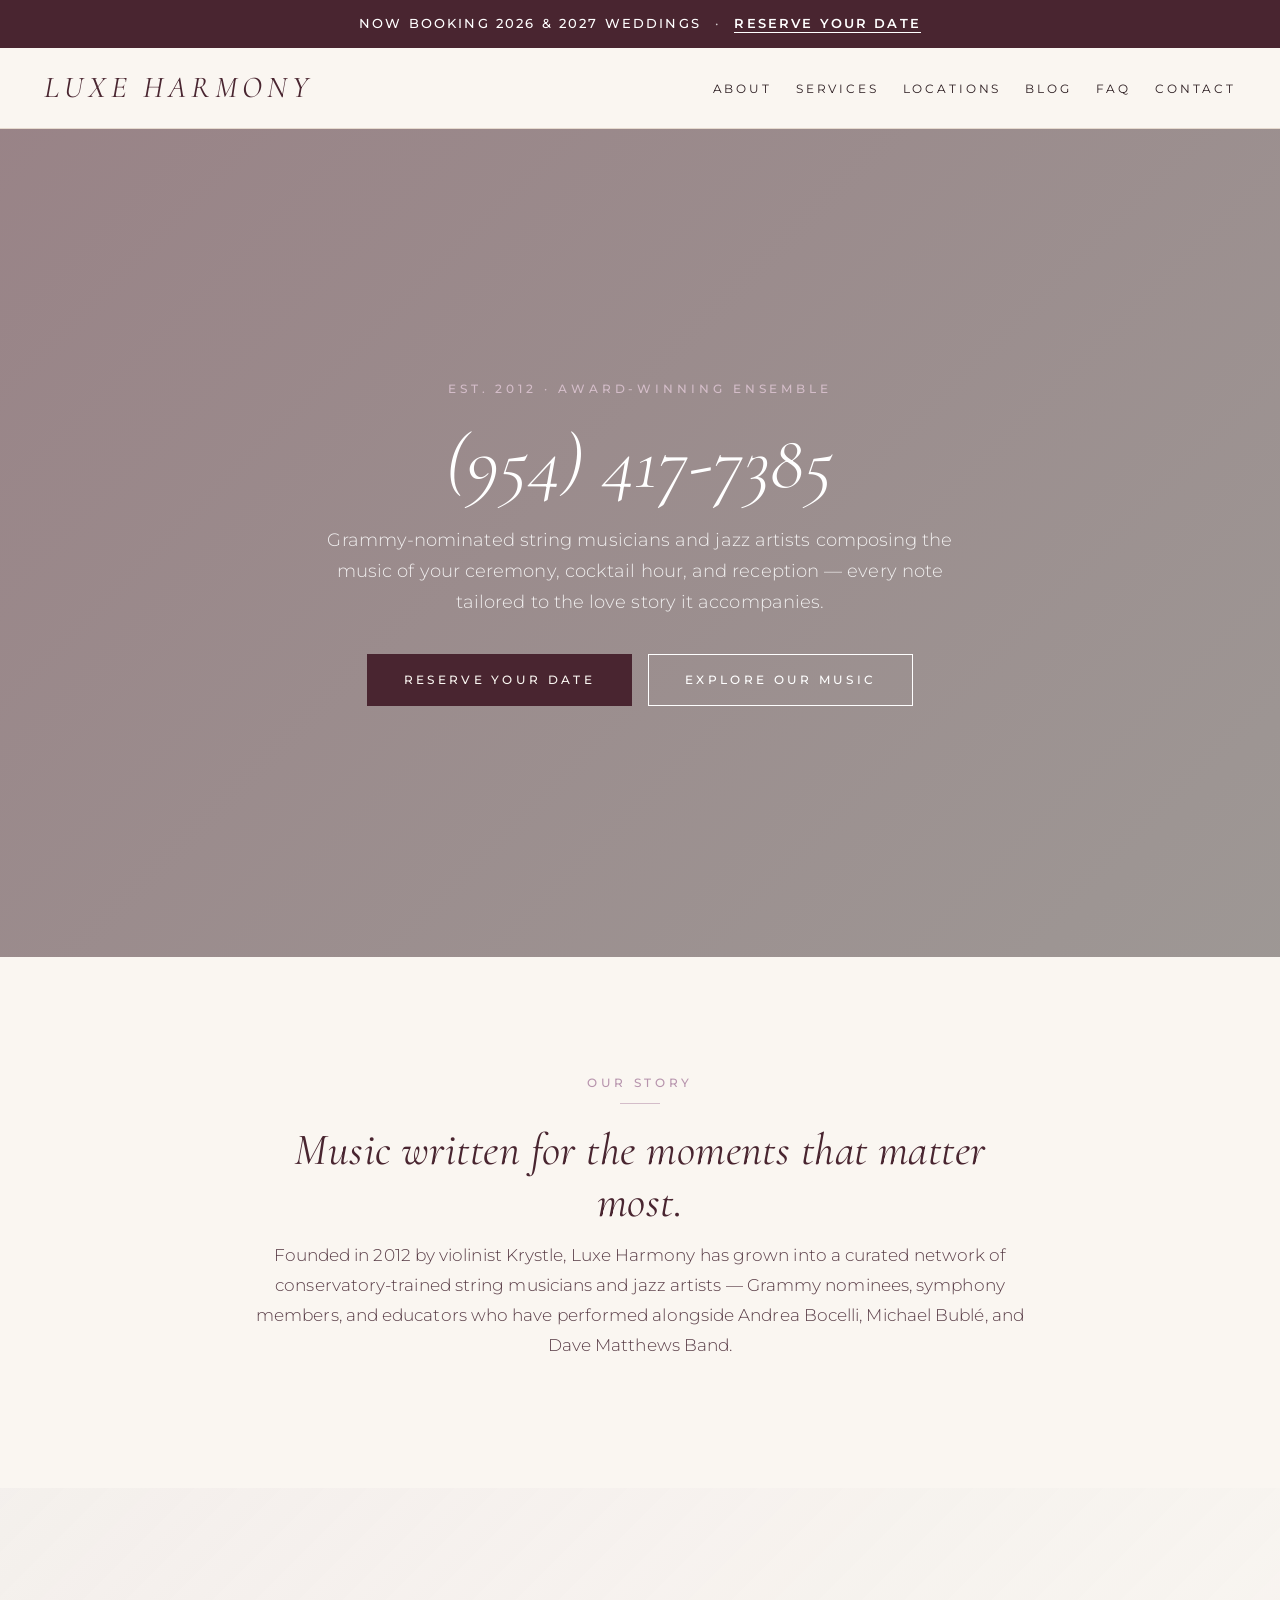
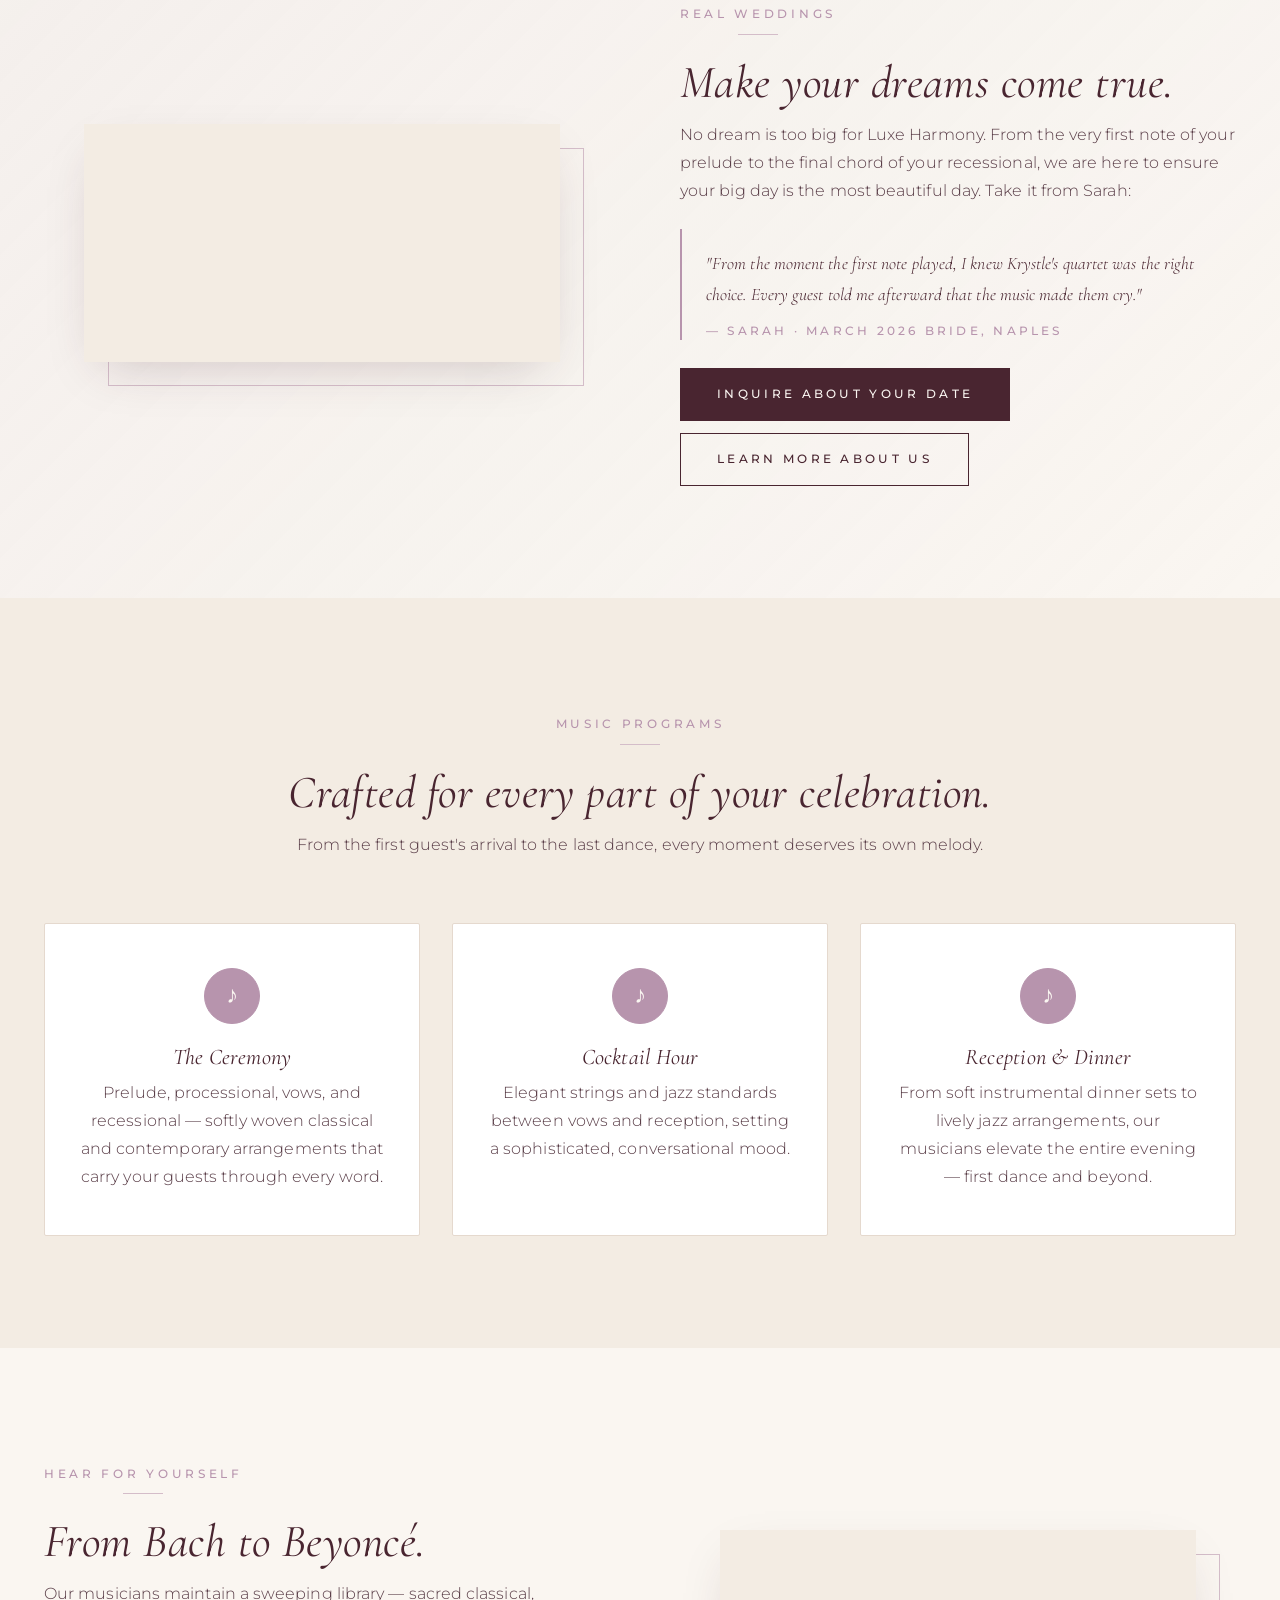
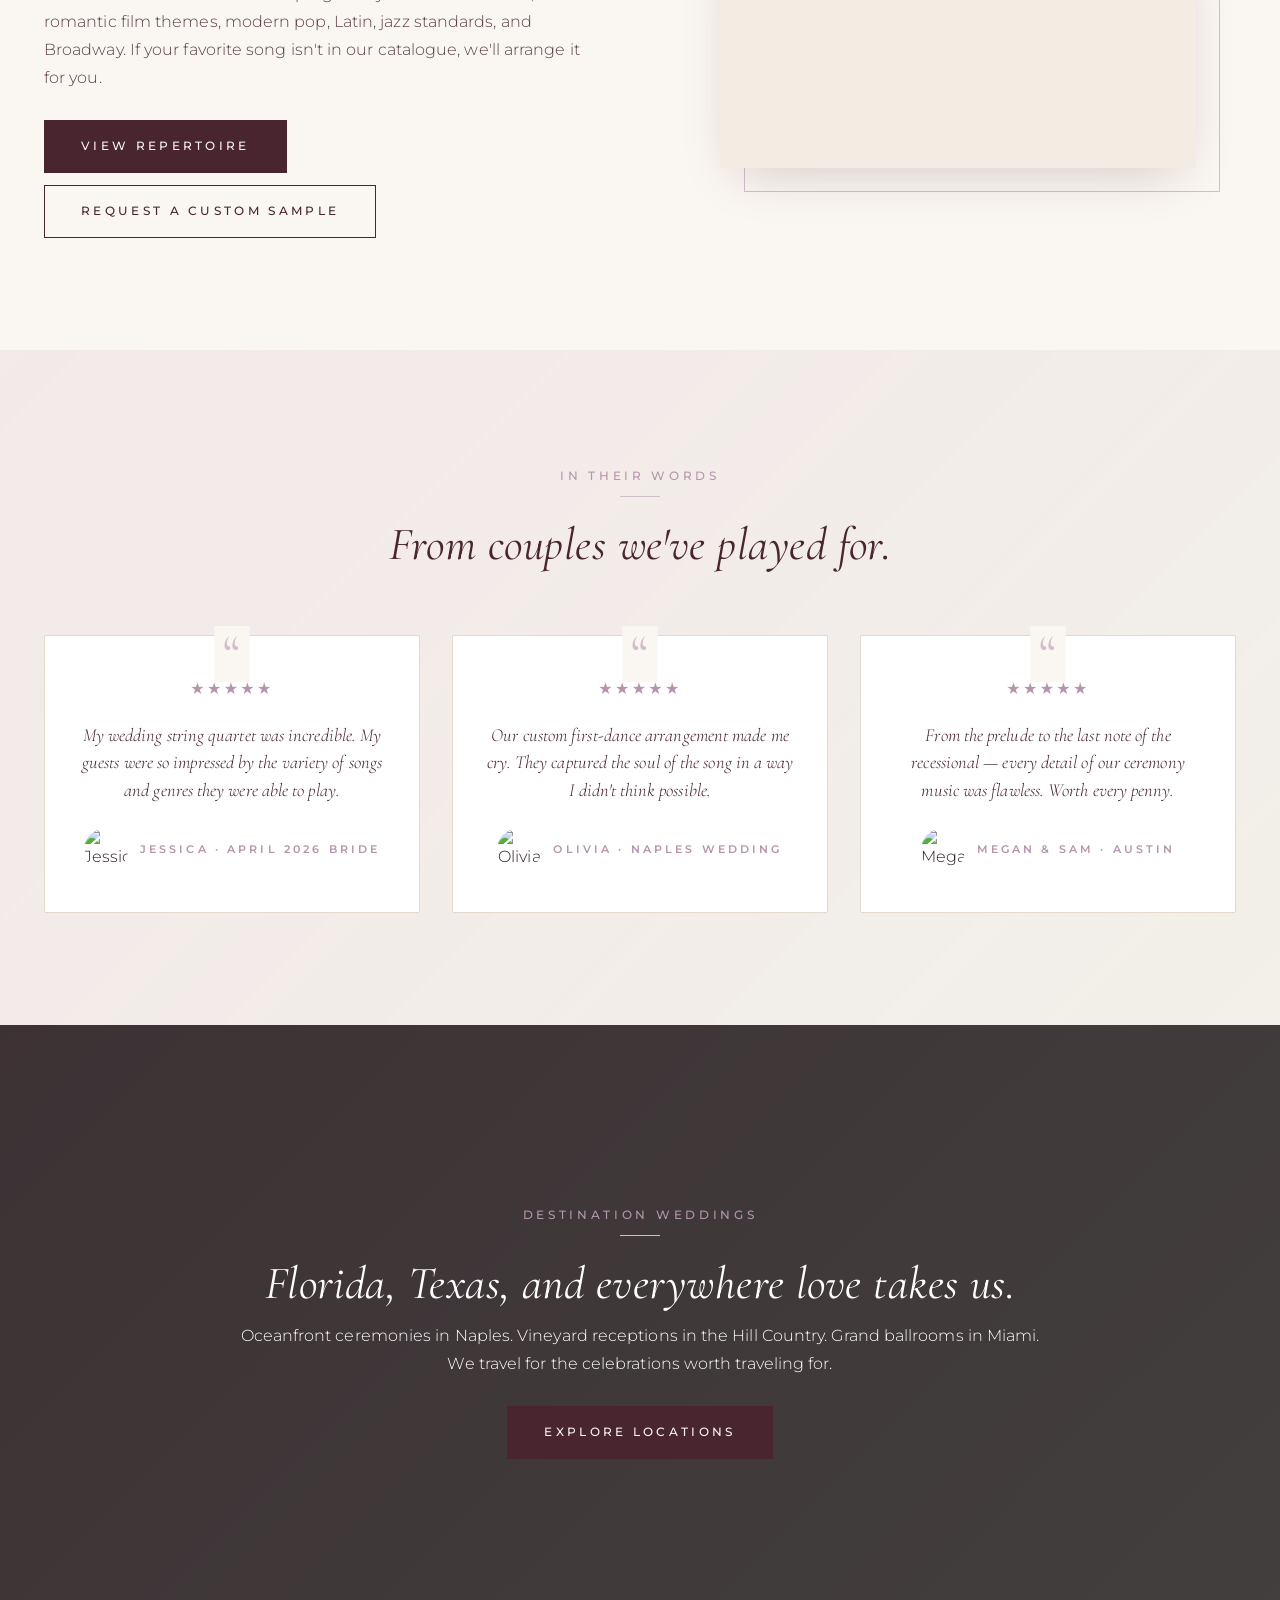
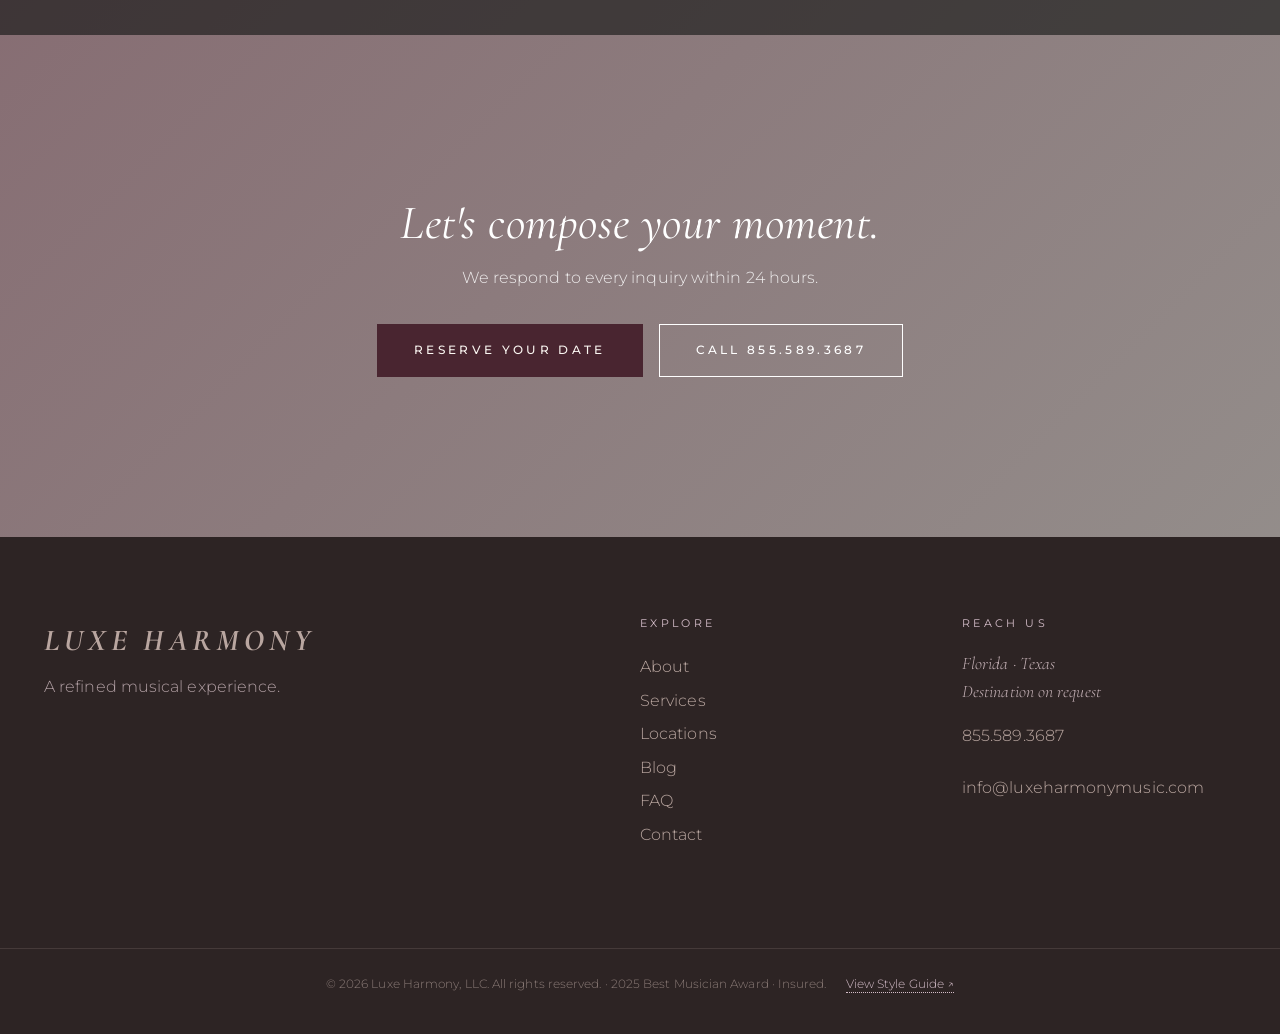
==== commit d5850d55: "Update data bindings (13 pages)" ====
--- a/index.html
+++ b/index.html
@@ -46,7 +46,7 @@
     <div class="section-hero__overlay" aria-hidden="true"></div>
     <div class="container section-hero__inner">
       <span class="section-hero__preheader">Est. 2012 · Award-Winning Ensemble</span>
-      <h1 class="section-hero__header">A refined soundtrack for the day you'll remember.</h1>
+      <h1 data-modo-bind="phone" data-modo-repeat="westover" class="section-hero__header">(954) 417-7385</h1>
       <p class="section-hero__subheader">Grammy-nominated string musicians and jazz artists composing the music of your ceremony, cocktail hour, and reception — every note tailored to the love story it accompanies.</p>
       <div class="section-hero__actions">
         <a href="contact.html" class="btn btn--primary">Reserve Your Date</a>
@@ -233,5 +233,43 @@
 
 <script src="./site.js" defer></script>
 <script src="./site-luxeharmony.js" defer></script>
+<!--modo:databind-->
+<script>(function(){
+var S={"westover":"https://upbeat-peccary-820.convex.site/feed/70f90ddfd93d3e2b7c423378"};
+function res(rec,path){var p=path.split('.'),c=rec;for(var i=0;i<p.length;i++){if(c==null)return null;c=c[p[i]];}return c!=null?String(c):null;}
+function fill(el,rec){
+  var bf=el.getAttribute('data-modo-bind');if(bf!=null){var v=res(rec,bf);if(v!=null)el.textContent=v;}
+  var ba=el.getAttribute('data-modo-bind-attr');if(ba)ba.split(',').forEach(function(p){var x=p.split(':');if(x.length<2)return;var a=x[0].trim(),f=x[1].trim(),v=res(rec,f);if(v!=null)el.setAttribute(a,v);});
+}
+function bind(node,rec){
+  if(node.getAttribute('data-modo-bind')!=null||node.getAttribute('data-modo-bind-attr'))fill(node,rec);
+  var ns=node.querySelectorAll('[data-modo-bind],[data-modo-bind-attr]');
+  for(var i=0;i<ns.length;i++)fill(ns[i],rec);
+}
+function run(){
+  var cache={};
+  function get(url){if(!cache[url])cache[url]=fetch(url).then(function(r){return r.json();});return cache[url];}
+  for(var key in S){(function(key){
+    var url=S[key];
+    get(url).then(function(d){
+      var recs=Array.isArray(d)?d:[d];if(!recs.length||recs[0]==null)return;
+      // Collection: fill repeater containers
+      var reps=document.querySelectorAll('[data-modo-repeat="'+key+'"]');
+      for(var i=0;i<reps.length;i++){(function(rep){
+        var tpl=rep.querySelector('[data-modo-item]')||rep.firstElementChild;if(!tpl)return;
+        var proto=tpl.cloneNode(true);if(proto.removeAttribute)proto.removeAttribute('data-modo-item');
+        rep.innerHTML='';
+        for(var j=0;j<recs.length;j++){var n=proto.cloneNode(true);bind(n,recs[j]);rep.appendChild(n);}
+      })(reps[i]);}
+      // Page-level bindings outside any repeater — always use the first record
+      var rec=recs[0];
+      var els=document.querySelectorAll('[data-modo-bind],[data-modo-bind-attr]');
+      for(var i=0;i<els.length;i++){if(!els[i].closest('[data-modo-repeat]'))fill(els[i],rec);}
+    }).catch(function(){});
+  })(key);}
+}
+if(document.readyState!='loading')run();else document.addEventListener('DOMContentLoaded',run);
+})();</script>
+<!--/modo:databind-->
 </body>
 </html>
